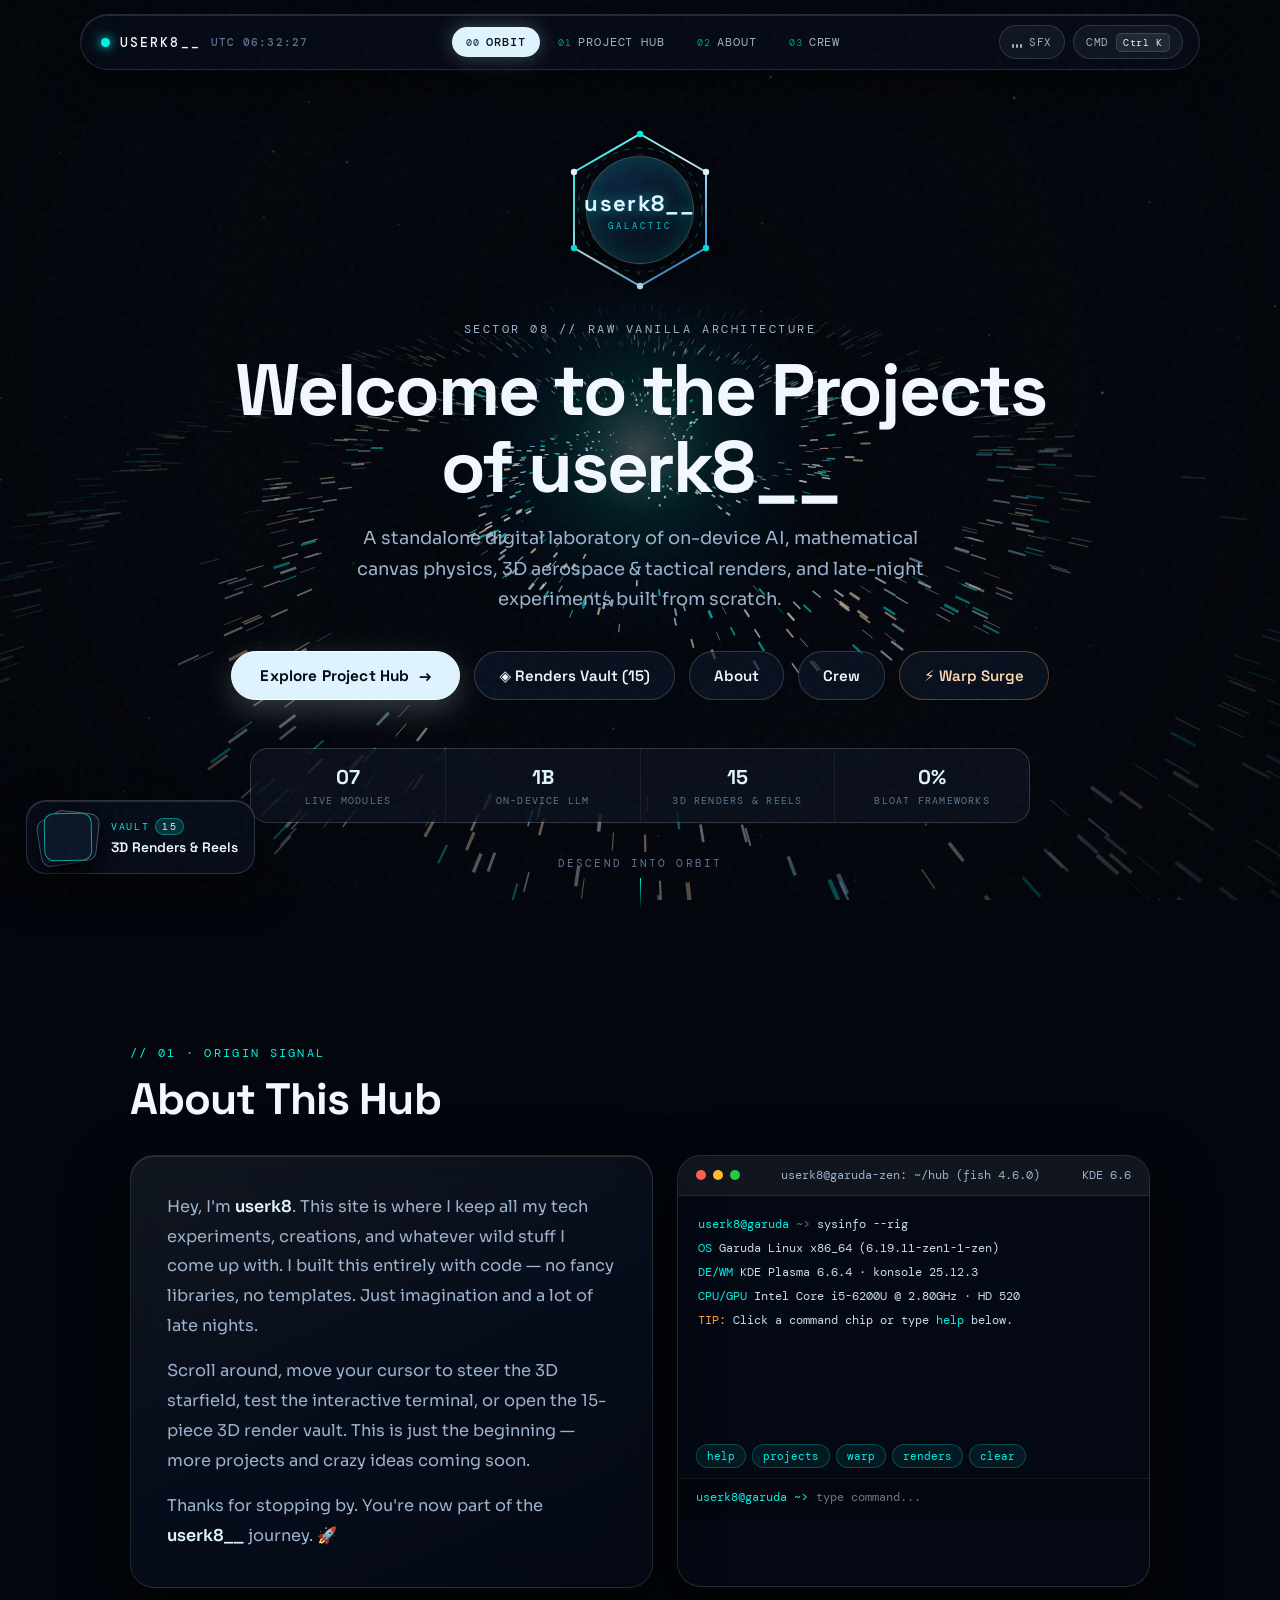
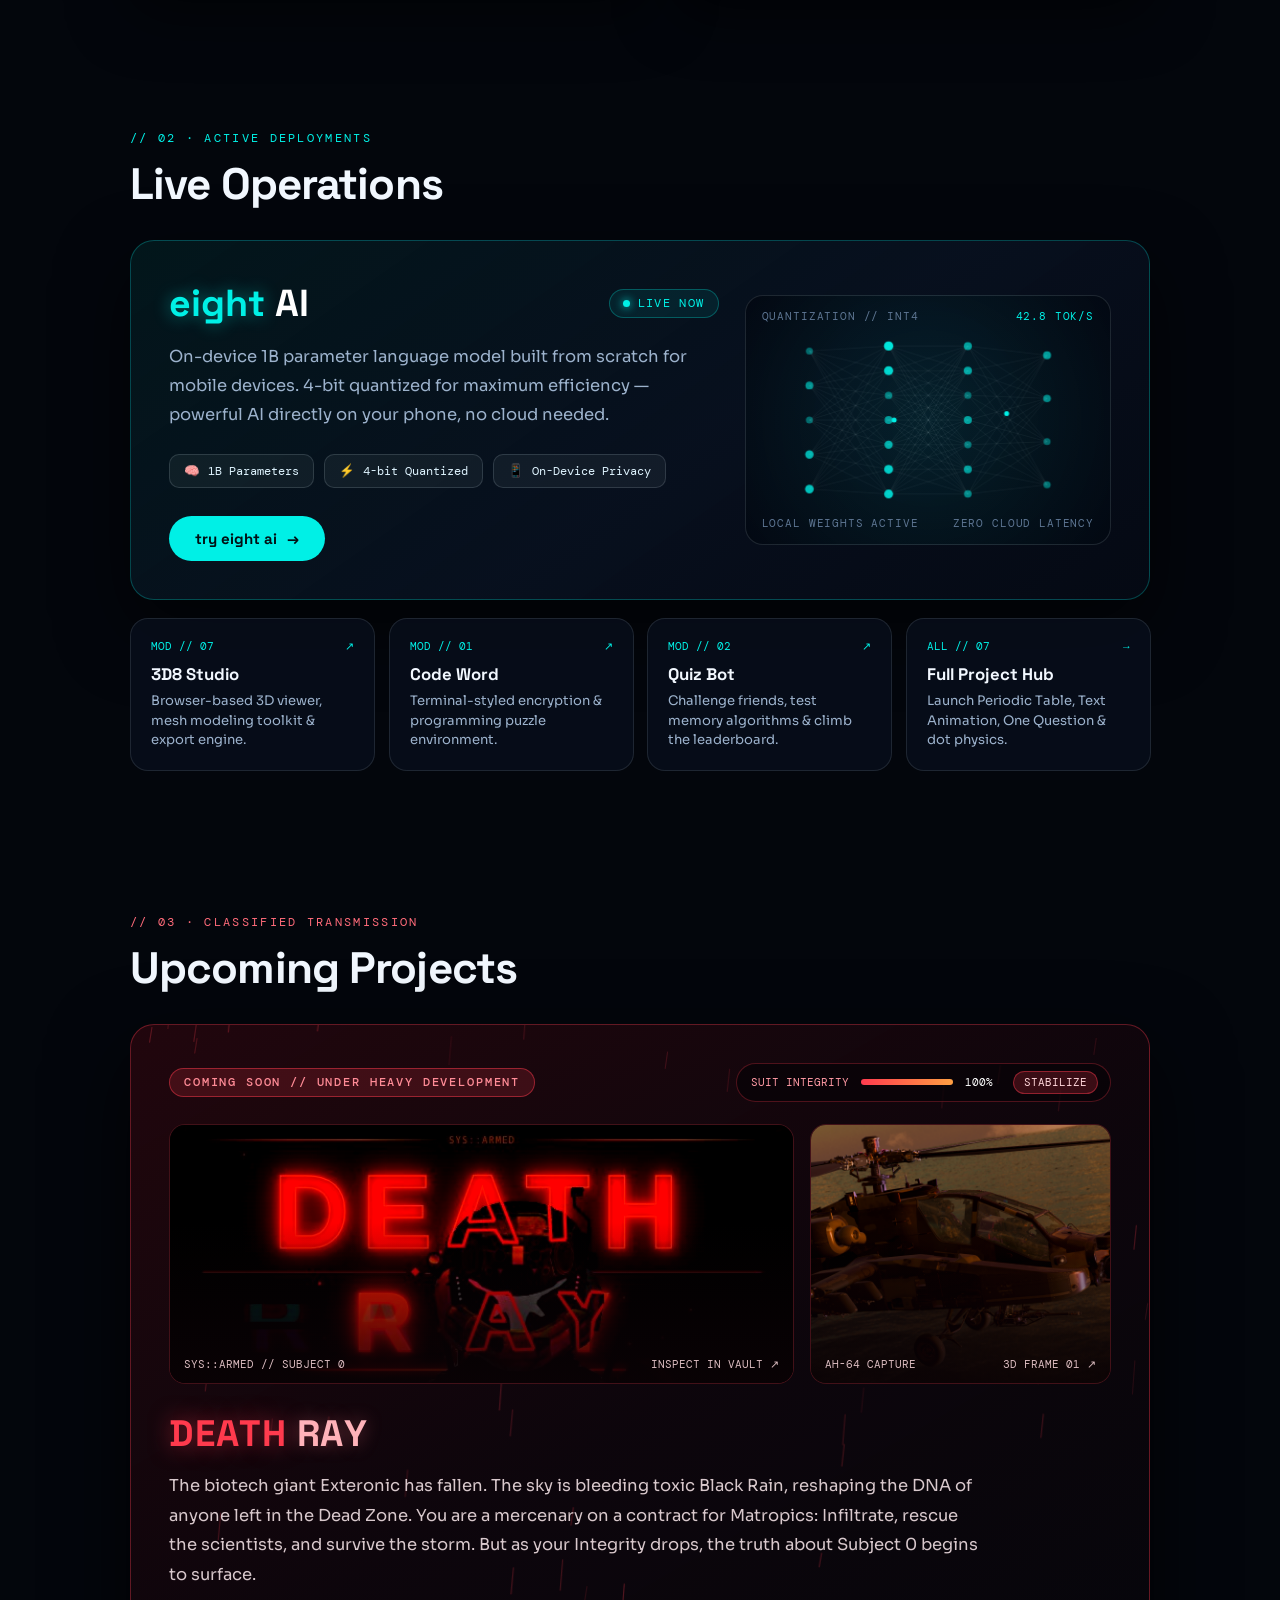
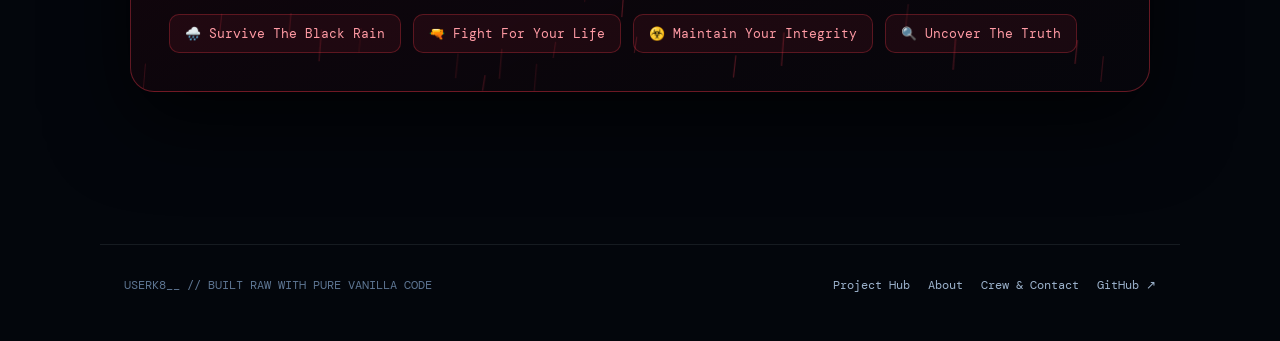
==== code/home/index.html @ 81560a7d "commit" ====
<!DOCTYPE html>
<html lang="en">
<head>
  <meta charset="UTF-8" />
  <meta name="viewport" content="width=device-width, initial-scale=1.0" />
  <title>userk8__ — Galactic Engineering &amp; Creative Hub</title>
  <meta name="description" content="The central orbital command of userk8__: custom 3D mathematical canvas engines, on-device 1B language models (eight AI), 3D renders, and interactive web experiments." />
  <link rel="icon" type="image/png" href="../../assets/logo.png" />
  <link rel="apple-touch-icon" href="../../assets/logo.png" />
  <link rel="preconnect" href="https://fonts.googleapis.com" />
  <link rel="preconnect" href="https://fonts.gstatic.com" crossorigin />
  <link href="https://fonts.googleapis.com/css2?family=DM+Mono:wght@400;500&family=Sora:wght@400;500;600;700;800&family=Space+Grotesk:wght@500;600;700&display=swap" rel="stylesheet" />
  <link rel="stylesheet" href="../shared/core.css" />
  <style>
    #galaxy {
      position: fixed;
      inset: 0;
      width: 100%;
      height: 100%;
      z-index: 0;
      pointer-events: none;
    }

    .vignette-layer {
      position: fixed;
      inset: 0;
      z-index: 0;
      pointer-events: none;
      background:
        radial-gradient(circle at 50% 42%, transparent 0%, rgba(3, 6, 12, 0.42) 68%, rgba(2, 4, 9, 0.88) 100%);
    }

    header.hero-stage {
      position: relative;
      z-index: 2;
      min-height: min(94vh, 900px);
      display: flex;
      flex-direction: column;
      align-items: center;
      justify-content: center;
      text-align: center;
      padding: 126px 20px 64px;
      max-width: 1060px;
      margin: 0 auto;
      animation: heroReveal 1.1s var(--ease-out-expo) both;
    }

    @keyframes heroReveal {
      from { opacity: 0; transform: translateY(28px); }
      to   { opacity: 1; transform: translateY(0); }
    }

    .logo {
      width: 168px;
      height: 168px;
      display: flex;
      align-items: center;
      justify-content: center;
      margin: 0 auto 28px;
      position: relative;
      cursor: pointer;
    }

    .logo-hex-ring {
      position: absolute;
      inset: 0;
      width: 100%;
      height: 100%;
      animation: spinHex 18s linear infinite;
      transition: filter 0.35s ease;
    }

    .logo-counter-ring {
      position: absolute;
      width: 136px;
      height: 136px;
      animation: spinHexReverse 12s linear infinite;
      opacity: 0.75;
    }

    .logo:hover .logo-hex-ring {
      animation-duration: 5s;
      filter: drop-shadow(0 0 14px rgba(0, 240, 230, 0.65));
    }

    @keyframes spinHex {
      from { transform: rotate(0deg); }
      to   { transform: rotate(360deg); }
    }
    @keyframes spinHexReverse {
      from { transform: rotate(360deg); }
      to   { transform: rotate(0deg); }
    }

    .logo-inner-circle {
      width: 108px;
      height: 108px;
      background: radial-gradient(circle at 38% 30%, #0e223d 0%, #040914 78%);
      border: 1px solid rgba(223, 244, 255, 0.22);
      border-radius: 50%;
      display: flex;
      flex-direction: column;
      align-items: center;
      justify-content: center;
      position: relative;
      z-index: 2;
      box-shadow:
        0 0 28px rgba(0, 240, 230, 0.22) inset,
        0 12px 32px rgba(0, 0, 0, 0.7);
      transition: transform 0.35s var(--ease-spring), border-color 0.3s ease;
    }

    .logo:hover .logo-inner-circle {
      transform: scale(1.06);
      border-color: rgba(0, 240, 230, 0.65);
    }

    .logo-text {
      font-family: var(--font-display);
      font-size: 1.38rem;
      font-weight: 700;
      color: var(--ice);
      letter-spacing: 0.06em;
      text-shadow: 0 0 14px rgba(0, 240, 230, 0.55);
    }

    .logo-subtext {
      font-family: var(--font-mono);
      font-size: 0.54rem;
      letter-spacing: 0.34em;
      color: var(--cyan);
      margin-top: 3px;
      opacity: 0.85;
    }

    .hero-coords {
      font-family: var(--font-mono);
      font-size: 0.72rem;
      letter-spacing: 0.22em;
      text-transform: uppercase;
      color: var(--text-secondary);
      margin-bottom: 14px;
    }

    header.hero-stage h1 {
      font-family: var(--font-display);
      font-size: clamp(2.35rem, 6.2vw, 4.55rem);
      font-weight: 700;
      line-height: 1.06;
      letter-spacing: -0.03em;
      color: var(--text-primary);
      max-width: 860px;
      margin-bottom: 18px;
    }

    .hero-lead {
      max-width: 610px;
      font-size: clamp(0.98rem, 1.8vw, 1.12rem);
      line-height: 1.7;
      color: var(--text-secondary);
      margin-bottom: 36px;
    }

    .btn-container {
      display: flex;
      justify-content: center;
      align-items: center;
      gap: 14px;
      flex-wrap: wrap;
      margin-bottom: 48px;
    }

    .btn-primary {
      display: inline-flex;
      align-items: center;
      justify-content: center;
      gap: 10px;
      padding: 14px 28px;
      border-radius: 999px;
      background: var(--ice);
      color: #030a14;
      font-family: var(--font-display);
      font-size: 0.96rem;
      font-weight: 700;
      letter-spacing: 0.01em;
      text-decoration: none;
      border: 1px solid #ffffff;
      cursor: pointer;
      box-shadow: 0 10px 30px rgba(223, 244, 255, 0.22);
      transition: transform 0.25s var(--ease-spring), box-shadow 0.25s ease, background 0.25s ease;
    }

    .btn-primary:hover {
      background: var(--cyan);
      border-color: var(--cyan);
      box-shadow: 0 12px 36px rgba(0, 240, 230, 0.42);
    }

    .btn-glass {
      display: inline-flex;
      align-items: center;
      justify-content: center;
      gap: 9px;
      padding: 14px 24px;
      border-radius: 999px;
      background: rgba(12, 22, 40, 0.65);
      -webkit-backdrop-filter: blur(16px);
      backdrop-filter: blur(16px);
      border: 1px solid rgba(223, 244, 255, 0.18);
      color: var(--text-primary);
      font-family: var(--font-display);
      font-size: 0.94rem;
      font-weight: 600;
      text-decoration: none;
      cursor: pointer;
      transition: border-color 0.25s ease, background 0.25s ease, color 0.25s ease;
    }

    .btn-glass:hover {
      border-color: rgba(0, 240, 230, 0.55);
      background: rgba(0, 240, 230, 0.1);
      color: #ffffff;
    }

    .btn-warp {
      border-color: rgba(255, 159, 67, 0.35);
      color: #ffd7ae;
    }
    .btn-warp:hover {
      border-color: var(--amber);
      background: rgba(255, 159, 67, 0.14);
      color: #fff;
    }

    .telemetry-strip {
      display: grid;
      grid-template-columns: repeat(4, minmax(120px, 1fr));
      gap: 1px;
      width: min(780px, 100%);
      background: rgba(223, 244, 255, 0.1);
      border: 1px solid rgba(223, 244, 255, 0.12);
      border-radius: 18px;
      overflow: hidden;
      -webkit-backdrop-filter: blur(18px);
      backdrop-filter: blur(18px);
    }

    .telemetry-cell {
      background: rgba(6, 12, 24, 0.78);
      padding: 15px 14px;
      display: flex;
      flex-direction: column;
      align-items: center;
      gap: 4px;
    }

    .telemetry-val {
      font-family: var(--font-display);
      font-size: 1.25rem;
      font-weight: 700;
      color: var(--ice);
    }

    .telemetry-lbl {
      font-family: var(--font-mono);
      font-size: 0.64rem;
      letter-spacing: 0.12em;
      color: var(--text-muted);
      text-transform: uppercase;
    }

    .scroll-cue {
      margin-top: 34px;
      display: inline-flex;
      flex-direction: column;
      align-items: center;
      gap: 8px;
      font-family: var(--font-mono);
      font-size: 0.66rem;
      letter-spacing: 0.2em;
      color: var(--text-muted);
      text-decoration: none;
      transition: color 0.2s ease;
    }
    .scroll-cue:hover { color: var(--cyan); }
    .scroll-cue-line {
      width: 1px;
      height: 32px;
      background: linear-gradient(to bottom, var(--cyan), transparent);
      animation: cuePulse 2s ease-in-out infinite;
    }
    @keyframes cuePulse {
      0%, 100% { transform: scaleY(1); opacity: 0.85; }
      50% { transform: scaleY(0.55); opacity: 0.35; }
    }

    .orbital-section {
      position: relative;
      z-index: 2;
      max-width: 1060px;
      margin: 0 auto;
      padding: 72px 20px;
      opacity: 0;
      transform: translateY(44px);
      transition: opacity 0.85s var(--ease-out-expo), transform 0.85s var(--ease-out-expo);
    }

    .orbital-section.visible {
      opacity: 1;
      transform: translateY(0);
    }

    .section-eyebrow {
      font-family: var(--font-mono);
      font-size: 0.72rem;
      letter-spacing: 0.2em;
      text-transform: uppercase;
      color: var(--cyan);
      margin-bottom: 10px;
    }

    .section-heading {
      font-family: var(--font-display);
      font-size: clamp(1.85rem, 4vw, 2.75rem);
      font-weight: 700;
      letter-spacing: -0.02em;
      color: var(--text-primary);
      margin-bottom: 28px;
    }

    .origin-grid {
      display: grid;
      grid-template-columns: 1.05fr 0.95fr;
      gap: 24px;
      align-items: stretch;
    }

    .spatial-panel {
      background: var(--surface-card);
      -webkit-backdrop-filter: blur(24px) saturate(150%);
      backdrop-filter: blur(24px) saturate(150%);
      border: 1px solid var(--border-subtle);
      border-radius: var(--radius-xl);
      padding: 36px;
      box-shadow:
        0 24px 60px rgba(0, 0, 0, 0.55),
        inset 0 1px 0 rgba(255, 255, 255, 0.12);
      transition: border-color 0.3s ease, transform 0.25s ease;
    }

    .spatial-panel:hover {
      border-color: rgba(223, 244, 255, 0.24);
    }

    .origin-copy p {
      font-size: 1.02rem;
      line-height: 1.82;
      color: var(--text-secondary);
      margin-bottom: 16px;
    }
    .origin-copy p:last-child { margin-bottom: 0; }
    .origin-copy strong { color: var(--ice); font-weight: 600; }

    .terminal-panel {
      background: rgba(5, 10, 20, 0.88);
      border: 1px solid rgba(223, 244, 255, 0.15);
      border-radius: var(--radius-xl);
      overflow: hidden;
      display: flex;
      flex-direction: column;
      box-shadow: 0 24px 60px rgba(0, 0, 0, 0.65);
    }

    .term-titlebar {
      display: flex;
      align-items: center;
      justify-content: space-between;
      padding: 12px 18px;
      background: rgba(223, 244, 255, 0.05);
      border-bottom: 1px solid rgba(223, 244, 255, 0.09);
      font-family: var(--font-mono);
      font-size: 0.72rem;
      color: var(--text-secondary);
    }

    .term-dots {
      display: flex;
      gap: 7px;
    }
    .term-dots span {
      width: 10px;
      height: 10px;
      border-radius: 50%;
      background: rgba(223, 244, 255, 0.2);
    }
    .term-dots span:nth-child(1) { background: #ff5f56; }
    .term-dots span:nth-child(2) { background: #ffbd2e; }
    .term-dots span:nth-child(3) { background: #27c93f; }

    .term-body {
      padding: 18px 20px 14px;
      font-family: var(--font-mono);
      font-size: 0.76rem;
      line-height: 1.65;
      color: #c8dcf0;
      height: 248px;
      overflow-y: auto;
    }

    .term-line { margin-bottom: 4px; word-break: break-word; }
    .term-key { color: var(--cyan); }
    .term-muted { color: var(--text-muted); }
    .term-amber { color: var(--amber); }

    .term-chips {
      display: flex;
      flex-wrap: wrap;
      gap: 6px;
      padding: 0 18px 10px;
    }
    .term-chip {
      font-family: var(--font-mono);
      font-size: 0.68rem;
      padding: 4px 10px;
      border-radius: 999px;
      background: rgba(0, 240, 230, 0.08);
      border: 1px solid rgba(0, 240, 230, 0.24);
      color: var(--cyan);
      cursor: pointer;
      transition: all 0.2s ease;
    }
    .term-chip:hover {
      background: rgba(0, 240, 230, 0.18);
      color: #fff;
    }

    .term-input-row {
      display: flex;
      align-items: center;
      gap: 8px;
      padding: 10px 18px 14px;
      border-top: 1px solid rgba(223, 244, 255, 0.08);
      background: rgba(2, 5, 11, 0.55);
      font-family: var(--font-mono);
      font-size: 0.78rem;
    }
    .term-prompt { color: var(--cyan); white-space: nowrap; }
    .term-input {
      flex: 1;
      background: transparent;
      border: none;
      outline: none;
      color: #ffffff;
      font-family: var(--font-mono);
      font-size: 0.78rem;
    }

    .live-showcase {
      display: grid;
      grid-template-columns: 1.2fr 0.8fr;
      gap: 26px;
      align-items: center;
      background: linear-gradient(145deg, rgba(0, 240, 230, 0.07) 0%, rgba(9, 18, 34, 0.82) 55%, rgba(5, 10, 20, 0.92) 100%);
      border: 1px solid rgba(0, 240, 230, 0.26);
      border-radius: var(--radius-xl);
      padding: 38px;
      box-shadow: 0 28px 70px rgba(0, 0, 0, 0.6);
      position: relative;
      overflow: hidden;
    }

    .live-card-header {
      display: flex;
      align-items: center;
      justify-content: space-between;
      flex-wrap: wrap;
      gap: 12px;
      margin-bottom: 16px;
    }

    .live-card-title {
      font-family: var(--font-display);
      font-size: 2.35rem;
      font-weight: 700;
      display: flex;
      align-items: baseline;
    }

    .lc-eight {
      color: var(--cyan);
      text-shadow: 0 0 18px rgba(0, 240, 230, 0.45);
    }

    .lc-ai {
      color: #ffffff;
      font-weight: 800;
    }

    .status-tag {
      display: inline-flex;
      align-items: center;
      gap: 8px;
      font-family: var(--font-mono);
      font-size: 0.72rem;
      letter-spacing: 0.12em;
      text-transform: uppercase;
      color: var(--cyan);
      padding: 6px 13px;
      border-radius: 999px;
      background: rgba(0, 240, 230, 0.08);
      border: 1px solid rgba(0, 240, 230, 0.28);
    }

    .live-dot {
      width: 7px;
      height: 7px;
      border-radius: 50%;
      background: var(--cyan);
      box-shadow: 0 0 8px var(--cyan);
      animation: beaconPulse 1.6s ease-in-out infinite;
    }

    .live-card-desc {
      color: var(--text-secondary);
      font-size: 1.03rem;
      line-height: 1.75;
      margin-bottom: 24px;
    }

    .live-specs {
      display: flex;
      flex-wrap: wrap;
      gap: 10px;
      margin-bottom: 28px;
    }

    .live-spec {
      background: rgba(223, 244, 255, 0.05);
      border: 1px solid rgba(223, 244, 255, 0.14);
      border-radius: 10px;
      padding: 8px 14px;
      font-family: var(--font-mono);
      font-size: 0.78rem;
      color: var(--ice);
      display: inline-flex;
      align-items: center;
      gap: 8px;
    }

    .try-link {
      display: inline-flex;
      align-items: center;
      gap: 10px;
      text-decoration: none;
      padding: 13px 26px;
      background: var(--cyan);
      color: #021014;
      font-family: var(--font-display);
      font-weight: 700;
      font-size: 0.94rem;
      border-radius: 999px;
      transition: transform 0.22s var(--ease-spring), box-shadow 0.25s ease;
    }

    .try-link:hover {
      transform: translateY(-2px) scale(1.03);
      box-shadow: 0 10px 28px rgba(0, 240, 230, 0.45);
    }

    .neural-viz-box {
      position: relative;
      height: 250px;
      border-radius: 18px;
      background: radial-gradient(circle at 50% 50%, rgba(0, 240, 230, 0.09), rgba(3, 8, 18, 0.92));
      border: 1px solid rgba(223, 244, 255, 0.12);
      overflow: hidden;
      display: flex;
      flex-direction: column;
      justify-content: space-between;
      padding: 14px 16px;
    }

    #neuralCanvas {
      position: absolute;
      inset: 0;
      width: 100%;
      height: 100%;
    }

    .neural-hud-top,
    .neural-hud-bottom {
      position: relative;
      z-index: 2;
      display: flex;
      justify-content: space-between;
      font-family: var(--font-mono);
      font-size: 0.66rem;
      letter-spacing: 0.08em;
      color: var(--text-muted);
      pointer-events: none;
    }
    .neural-hud-top span:last-child { color: var(--cyan); }

    .ecosystem-strip {
      display: grid;
      grid-template-columns: repeat(4, 1fr);
      gap: 14px;
      margin-top: 18px;
    }

    .mini-mod-card {
      display: flex;
      flex-direction: column;
      justify-content: space-between;
      padding: 20px;
      border-radius: 18px;
      background: rgba(9, 17, 32, 0.68);
      border: 1px solid rgba(223, 244, 255, 0.11);
      text-decoration: none;
      color: var(--text-primary);
      transition: border-color 0.25s ease, transform 0.25s var(--ease-out-expo), background 0.25s ease;
    }

    .mini-mod-card:hover {
      border-color: rgba(0, 240, 230, 0.48);
      background: rgba(13, 25, 46, 0.85);
      transform: translateY(-4px);
    }

    .mini-mod-top {
      display: flex;
      justify-content: space-between;
      align-items: center;
      font-family: var(--font-mono);
      font-size: 0.68rem;
      color: var(--cyan);
      margin-bottom: 10px;
    }

    .mini-mod-name {
      font-family: var(--font-display);
      font-size: 1.05rem;
      font-weight: 700;
      margin-bottom: 6px;
    }

    .mini-mod-desc {
      font-size: 0.82rem;
      line-height: 1.5;
      color: var(--text-secondary);
    }

    .float-e  { animation: fl 2.8s ease-in-out infinite;       display: inline-block; position: relative; }
    .float-i  { animation: fl 3.2s ease-in-out infinite 0.3s;  display: inline-block; position: relative; }
    .float-g  { animation: fl 2.5s ease-in-out infinite 0.6s;  display: inline-block; position: relative; }
    .float-h  { animation: fl 3.0s ease-in-out infinite 0.1s;  display: inline-block; position: relative; }
    .float-t  { animation: fl 2.7s ease-in-out infinite 0.4s;  display: inline-block; position: relative; }
    .float-A  { animation: fl 3.4s ease-in-out infinite 0.8s;  display: inline-block; position: relative; }
    .float-I  { animation: fl 2.9s ease-in-out infinite 0.2s;  display: inline-block; position: relative; }
    .float-D  { animation: fl 2.6s ease-in-out infinite 0.1s;  display: inline-block; position: relative; }
    .float-E  { animation: fl 3.2s ease-in-out infinite 0.3s;  display: inline-block; position: relative; }
    .float-T  { animation: fl 3.0s ease-in-out infinite 0.1s;  display: inline-block; position: relative; }
    .float-H  { animation: fl 2.7s ease-in-out infinite 0.4s;  display: inline-block; position: relative; }
    .float-R  { animation: fl 3.1s ease-in-out infinite 0.5s;  display: inline-block; position: relative; }
    .float-Y  { animation: fl 2.9s ease-in-out infinite 0.2s;  display: inline-block; position: relative; }
    @keyframes fl {
      0%, 100% { transform: translateY(0); }
      50%      { transform: translateY(-4px); }
    }

    .deathray-card {
      position: relative;
      overflow: hidden;
      border-radius: var(--radius-xl);
      background: linear-gradient(150deg, rgba(46, 7, 14, 0.72) 0%, rgba(14, 6, 12, 0.9) 55%, rgba(6, 6, 12, 0.96) 100%);
      border: 1px solid rgba(255, 59, 78, 0.36);
      padding: 38px;
      box-shadow: 0 30px 80px rgba(0, 0, 0, 0.72);
    }

    #blackRainCanvas {
      position: absolute;
      inset: 0;
      width: 100%;
      height: 100%;
      pointer-events: none;
      z-index: 1;
      opacity: 0.75;
    }

    .dr-content {
      position: relative;
      z-index: 3;
    }

    .dr-top-bar {
      display: flex;
      align-items: center;
      justify-content: space-between;
      flex-wrap: wrap;
      gap: 14px;
      margin-bottom: 22px;
    }

    .dr-classified-tag {
      font-family: var(--font-mono);
      font-size: 0.72rem;
      letter-spacing: 0.16em;
      padding: 6px 14px;
      border-radius: 999px;
      background: rgba(255, 59, 78, 0.16);
      border: 1px solid rgba(255, 59, 78, 0.48);
      color: #ff8c97;
      font-weight: 500;
    }

    .integrity-hud {
      display: flex;
      align-items: center;
      gap: 12px;
      background: rgba(8, 4, 8, 0.72);
      border: 1px solid rgba(255, 59, 78, 0.28);
      padding: 7px 12px 7px 14px;
      border-radius: 999px;
      font-family: var(--font-mono);
      font-size: 0.7rem;
    }

    .integrity-bar-wrap {
      width: 92px;
      height: 6px;
      border-radius: 999px;
      background: rgba(255, 255, 255, 0.12);
      overflow: hidden;
    }

    .integrity-bar-fill {
      height: 100%;
      width: 100%;
      background: linear-gradient(90deg, #ff3b4e, #ff9f43);
      transition: width 0.2s linear;
    }

    .integrity-purge-btn {
      font-family: var(--font-mono);
      font-size: 0.66rem;
      padding: 4px 10px;
      border-radius: 999px;
      background: rgba(255, 59, 78, 0.2);
      border: 1px solid rgba(255, 59, 78, 0.45);
      color: #ffd6da;
      cursor: pointer;
      transition: all 0.2s ease;
    }
    .integrity-purge-btn:hover {
      background: var(--crimson);
      color: #ffffff;
    }

    .dr-media-grid {
      display: grid;
      grid-template-columns: 1.35fr 0.65fr;
      gap: 16px;
      margin-bottom: 26px;
    }

    .dr-render-wrap {
      position: relative;
      border-radius: 16px;
      overflow: hidden;
      height: 260px;
      border: 1px solid rgba(255, 59, 78, 0.24);
      background: #070408;
    }

    .dr-render-img {
      width: 100%;
      height: 100%;
      object-fit: cover;
      object-position: center 38%;
      display: block;
      filter: saturate(1.1) contrast(1.04);
      transition: transform 0.65s var(--ease-out-expo);
    }

    .dr-render-wrap:hover .dr-render-img {
      transform: scale(1.05);
    }

    .dr-render-overlay {
      position: absolute;
      inset: 0;
      background: linear-gradient(to top, rgba(10, 2, 5, 0.88) 0%, transparent 62%);
      pointer-events: none;
    }

    .dr-frame-caption {
      position: absolute;
      bottom: 12px;
      left: 14px;
      right: 14px;
      display: flex;
      justify-content: space-between;
      align-items: center;
      font-family: var(--font-mono);
      font-size: 0.68rem;
      color: rgba(255, 220, 224, 0.85);
      z-index: 2;
    }

    .dr-vault-trigger {
      cursor: pointer;
    }

    .project-title {
      font-family: var(--font-display);
      font-size: 2.3rem;
      font-weight: 800;
      margin-bottom: 14px;
      display: flex;
      align-items: baseline;
      letter-spacing: 0.02em;
    }

    .title-death {
      color: var(--crimson);
      text-shadow: 0 0 22px rgba(255, 59, 78, 0.55);
    }

    .title-ray {
      color: #ffb3ba;
      text-shadow: 0 0 18px rgba(255, 120, 130, 0.4);
    }

    .project-description {
      font-size: 1.03rem;
      line-height: 1.8;
      color: #d8c8cc;
      max-width: 820px;
      margin-bottom: 24px;
    }

    .project-specs {
      display: flex;
      flex-wrap: wrap;
      gap: 12px;
    }

    .spec-item {
      background: rgba(255, 59, 78, 0.08);
      border: 1px solid rgba(255, 59, 78, 0.28);
      border-radius: 10px;
      padding: 10px 15px;
      font-family: var(--font-mono);
      font-size: 0.8rem;
      color: #ff9aa4;
      display: inline-flex;
      align-items: center;
      gap: 8px;
      transition: transform 0.2s ease, background 0.2s ease;
    }

    .spec-item:hover {
      background: rgba(255, 59, 78, 0.16);
      transform: translateY(-2px);
    }

    #scrollBox {
      position: fixed;
      bottom: 26px;
      right: 26px;
      width: 48px;
      height: 48px;
      background: rgba(8, 16, 30, 0.88);
      -webkit-backdrop-filter: blur(16px);
      backdrop-filter: blur(16px);
      border: 1.5px solid rgba(0, 240, 230, 0.55);
      cursor: pointer;
      z-index: 95;
      border-radius: 14px;
      box-shadow: 0 12px 28px rgba(0, 0, 0, 0.65), 0 0 18px rgba(0, 240, 230, 0.22);
      align-items: center;
      justify-content: center;
      opacity: 0;
      transform: scale(0);
      transition: opacity 0.3s ease, transform 0.3s var(--ease-spring), border-color 0.25s ease;
      display: none;
    }

    #scrollBox:hover {
      border-color: var(--cyan);
      box-shadow: 0 14px 32px rgba(0, 0, 0, 0.75), 0 0 24px rgba(0, 240, 230, 0.45);
    }

    #scrollBox.show {
      opacity: 1;
      transform: scale(1);
      display: flex;
    }

    #rocket {
      animation: hoverRocket 1.1s ease-in-out infinite alternate;
      display: block;
    }

    @keyframes hoverRocket {
      0%   { transform: translateY(1px); }
      100% { transform: translateY(-5px); }
    }

    #scrollBox.launching {
      transition: none;
      pointer-events: none;
      border-color: var(--amber);
      box-shadow: 0 0 28px rgba(0, 240, 230, 0.8), 0 0 55px rgba(255, 159, 67, 0.55);
    }
    #scrollBox.launching #rocket { animation: none; }

    .exhaust-particle {
      position: fixed;
      border-radius: 50%;
      pointer-events: none;
      z-index: 94;
      opacity: 0.92;
      transition: transform 0.62s ease-out, opacity 0.62s ease-out;
    }

    @media (max-width: 900px) {
      .origin-grid,
      .live-showcase,
      .dr-media-grid {
        grid-template-columns: 1fr;
      }
      .ecosystem-strip {
        grid-template-columns: repeat(2, 1fr);
      }
    }

    @media (max-width: 600px) {
      header.hero-stage {
        padding: 108px 16px 48px;
      }
      .telemetry-strip {
        grid-template-columns: repeat(2, 1fr);
      }
      .ecosystem-strip {
        grid-template-columns: 1fr;
      }
      .spatial-panel,
      .live-showcase,
      .deathray-card {
        padding: 26px 20px;
      }
      .btn-container {
        width: 100%;
      }
      .btn-primary,
      .btn-glass {
        width: 100%;
      }
      #scrollBox {
        bottom: 18px;
        right: 16px;
        width: 44px;
        height: 44px;
      }
    }
  </style>
</head>
<body>
  <canvas id="galaxy" aria-hidden="true"></canvas>
  <div class="vignette-layer" aria-hidden="true"></div>

  <header class="hero-stage">
    <div class="logo" id="heroAstrolabe" title="Click to trigger Hyperjump Warp">
      <svg class="logo-hex-ring" viewBox="0 0 168 168" xmlns="http://www.w3.org/2000/svg">
        <defs>
          <linearGradient id="hexGrad" x1="0%" y1="0%" x2="100%" y2="100%">
            <stop offset="0%"   stop-color="#00f0e6"/>
            <stop offset="50%"  stop-color="#dff4ff"/>
            <stop offset="100%" stop-color="#0099ff"/>
          </linearGradient>
        </defs>
        <polygon points="84,8 150,46 150,122 84,160 18,122 18,46" stroke="url(#hexGrad)" stroke-width="2" fill="none"/>
        <circle cx="84"  cy="8"   r="3.2" fill="#00f0e6"/>
        <circle cx="150" cy="46"  r="3.2" fill="#dff4ff"/>
        <circle cx="150" cy="122" r="3.2" fill="#00f0e6"/>
        <circle cx="84"  cy="160" r="3.2" fill="#dff4ff"/>
        <circle cx="18"  cy="122" r="3.2" fill="#00f0e6"/>
        <circle cx="18"  cy="46"  r="3.2" fill="#dff4ff"/>
      </svg>
      <svg class="logo-counter-ring" viewBox="0 0 136 136" xmlns="http://www.w3.org/2000/svg">
        <circle cx="68" cy="68" r="62" stroke="#00f0e6" stroke-width="1" stroke-dasharray="5 7" fill="none" opacity="0.55"/>
        <polygon points="68,12 116,40 116,96 68,124 20,96 20,40" stroke="#dff4ff" stroke-width="0.8" fill="none" opacity="0.3"/>
      </svg>
      <div class="logo-inner-circle">
        <div class="logo-text">userk8__</div>
        <div class="logo-subtext">GALACTIC</div>
      </div>
    </div>

    <div class="hero-coords" id="heroScrambleTag">SECTOR 08 // RAW VANILLA ARCHITECTURE</div>
    <h1>Welcome to the Projects of userk8__</h1>
    <p class="hero-lead">
      A standalone digital laboratory of on-device AI, mathematical canvas physics, 3D aerospace &amp; tactical renders, and late-night experiments built from scratch.
    </p>

    <div class="btn-container">
      <a href="../projects/ph.html" class="btn-primary" data-magnetic="0.2" id="ctaProjectHub">
        <span>Explore Project Hub</span>
        <span>→</span>
      </a>
      <button type="button" class="btn-glass" data-magnetic="0.18" id="ctaOpenRenders">
        <span>◈ Renders Vault (15)</span>
      </button>
      <a href="../about/about_us.html" class="btn-glass" data-magnetic="0.18" id="ctaAbout">About</a>
      <a href="../contact/contact.html" class="btn-glass" data-magnetic="0.18" id="ctaContact">Crew</a>
      <button type="button" class="btn-glass btn-warp" data-magnetic="0.2" id="ctaWarpDrive" title="Accelerate 3D Starfield (Shortcut: W)">
        <span>⚡ Warp Surge</span>
      </button>
    </div>

    <div class="telemetry-strip" aria-label="Portfolio Telemetry">
      <div class="telemetry-cell">
        <span class="telemetry-val">07</span>
        <span class="telemetry-lbl">Live Modules</span>
      </div>
      <div class="telemetry-cell">
        <span class="telemetry-val">1B</span>
        <span class="telemetry-lbl">On-Device LLM</span>
      </div>
      <div class="telemetry-cell">
        <span class="telemetry-val">15</span>
        <span class="telemetry-lbl">3D Renders &amp; Reels</span>
      </div>
      <div class="telemetry-cell">
        <span class="telemetry-val">0%</span>
        <span class="telemetry-lbl">Bloat Frameworks</span>
      </div>
    </div>

    <a href="#originSection" class="scroll-cue" id="heroScrollCue">
      <span>DESCEND INTO ORBIT</span>
      <span class="scroll-cue-line"></span>
    </a>
  </header>

  <section class="orbital-section about" id="originSection">
    <div class="section-eyebrow">// 01 · ORIGIN SIGNAL</div>
    <h2 class="section-heading">About This Hub</h2>

    <div class="origin-grid">
      <div class="spatial-panel origin-copy" data-tilt data-tilt-max="4">
        <p>
          Hey, I'm <strong>userk8</strong>. This site is where I keep all my tech experiments, creations, and whatever wild stuff I come up with.
          I built this entirely with code — no fancy libraries, no templates. Just imagination and a lot of late nights.
        </p>
        <p>
          Scroll around, move your cursor to steer the 3D starfield, test the interactive terminal, or open the 15-piece 3D render vault. This is just the beginning — more projects and crazy ideas coming soon.
        </p>
        <p>
          Thanks for stopping by. You're now part of the <strong>userk8__</strong> journey. 🚀
        </p>
      </div>

      <div class="terminal-panel" id="garudaTerminal">
        <div class="term-titlebar">
          <div class="term-dots"><span></span><span></span><span></span></div>
          <span>userk8@garuda-zen: ~/hub (fish 4.6.0)</span>
          <span>KDE 6.6</span>
        </div>
        <div class="term-body" id="termOutput" aria-live="polite">
          <div class="term-line"><span class="term-key">userk8@garuda</span> <span class="term-muted">~&gt;</span> sysinfo --rig</div>
          <div class="term-line"><span class="term-key">OS</span>       Garuda Linux x86_64 (6.19.11-zen1-1-zen)</div>
          <div class="term-line"><span class="term-key">DE/WM</span>    KDE Plasma 6.6.4 · konsole 25.12.3</div>
          <div class="term-line"><span class="term-key">CPU/GPU</span>  Intel Core i5-6200U @ 2.80GHz · HD 520</div>
          <div class="term-line"><span class="term-amber">TIP:</span> Click a command chip or type <span class="term-key">help</span> below.</div>
        </div>
        <div class="term-chips">
          <button type="button" class="term-chip" data-term-cmd="help">help</button>
          <button type="button" class="term-chip" data-term-cmd="projects">projects</button>
          <button type="button" class="term-chip" data-term-cmd="warp">warp</button>
          <button type="button" class="term-chip" data-term-cmd="renders">renders</button>
          <button type="button" class="term-chip" data-term-cmd="clear">clear</button>
        </div>
        <form class="term-input-row" id="termForm">
          <span class="term-prompt">userk8@garuda ~&gt;</span>
          <input type="text" class="term-input" id="termInput" placeholder="type command..." autocomplete="off" spellcheck="false" aria-label="Interactive terminal input" />
        </form>
      </div>
    </div>
  </section>

  <section class="orbital-section live" id="liveSection">
    <div class="section-eyebrow">// 02 · ACTIVE DEPLOYMENTS</div>
    <h2 class="section-heading">Live Operations</h2>

    <div class="live-showcase" data-tilt data-tilt-max="3.2">
      <div>
        <div class="live-card-header">
          <div class="live-card-title">
            <span class="lc-eight">
              <span class="float-e">e</span><span class="float-i">i</span><span class="float-g">g</span><span class="float-h">h</span><span class="float-t">t</span>
            </span>
            <span>&nbsp;</span>
            <span class="lc-ai">
              <span class="float-A">A</span><span class="float-I">I</span>
            </span>
          </div>
          <div class="status-tag">
            <span class="live-dot"></span>
            <span>live now</span>
          </div>
        </div>

        <p class="live-card-desc">
          On-device 1B parameter language model built from scratch for mobile devices.
          4-bit quantized for maximum efficiency — powerful AI directly on your phone, no cloud needed.
        </p>

        <div class="live-specs">
          <div class="live-spec"><span>🧠</span><span>1B Parameters</span></div>
          <div class="live-spec"><span>⚡</span><span>4-bit Quantized</span></div>
          <div class="live-spec"><span>📱</span><span>On-Device Privacy</span></div>
        </div>

        <a href="https://userk8.github.io/eight-ai/" class="try-link" target="_blank" rel="noopener noreferrer" id="btnLaunchEightAI">
          <span>try eight ai</span>
          <span>→</span>
        </a>
      </div>

      <div class="neural-viz-box" title="Hover to stimulate 4-bit quantized tensor pathways">
        <canvas id="neuralCanvas"></canvas>
        <div class="neural-hud-top">
          <span>QUANTIZATION // INT4</span>
          <span id="neuralThroughput">42.8 TOK/S</span>
        </div>
        <div class="neural-hud-bottom">
          <span>LOCAL WEIGHTS ACTIVE</span>
          <span>ZERO CLOUD LATENCY</span>
        </div>
      </div>
    </div>

    <div class="ecosystem-strip">
      <a href="https://userk8.github.io/3D8/" target="_blank" rel="noopener noreferrer" class="mini-mod-card" data-tilt data-tilt-max="5">
        <div>
          <div class="mini-mod-top"><span>MOD // 07</span><span>↗</span></div>
          <div class="mini-mod-name">3D8 Studio</div>
          <div class="mini-mod-desc">Browser-based 3D viewer, mesh modeling toolkit &amp; export engine.</div>
        </div>
      </a>
      <a href="https://userk8.github.io/CODE-WORD/" target="_blank" rel="noopener noreferrer" class="mini-mod-card" data-tilt data-tilt-max="5">
        <div>
          <div class="mini-mod-top"><span>MOD // 01</span><span>↗</span></div>
          <div class="mini-mod-name">Code Word</div>
          <div class="mini-mod-desc">Terminal-styled encryption &amp; programming puzzle environment.</div>
        </div>
      </a>
      <a href="https://userk8.github.io/QUIZ-BOT/" target="_blank" rel="noopener noreferrer" class="mini-mod-card" data-tilt data-tilt-max="5">
        <div>
          <div class="mini-mod-top"><span>MOD // 02</span><span>↗</span></div>
          <div class="mini-mod-name">Quiz Bot</div>
          <div class="mini-mod-desc">Challenge friends, test memory algorithms &amp; climb the leaderboard.</div>
        </div>
      </a>
      <a href="../projects/ph.html" class="mini-mod-card" data-tilt data-tilt-max="5">
        <div>
          <div class="mini-mod-top"><span>ALL // 07</span><span>→</span></div>
          <div class="mini-mod-name">Full Project Hub</div>
          <div class="mini-mod-desc">Launch Periodic Table, Text Animation, One Question &amp; dot physics.</div>
        </div>
      </a>
    </div>
  </section>

  <section class="orbital-section upcoming" id="upcomingSection">
    <div class="section-eyebrow" style="color: #ff6b7a;">// 03 · CLASSIFIED TRANSMISSION</div>
    <h2 class="section-heading">Upcoming Projects</h2>

    <div class="deathray-card" id="deathRayCard">
      <canvas id="blackRainCanvas" aria-hidden="true"></canvas>

      <div class="dr-content">
        <div class="dr-top-bar">
          <span class="dr-classified-tag">COMING SOON // UNDER HEAVY DEVELOPMENT</span>

          <div class="integrity-hud" title="Black Rain corrodes suit integrity while inside the Dead Zone">
            <span style="color:#ff9aa4;">SUIT INTEGRITY</span>
            <div class="integrity-bar-wrap">
              <div class="integrity-bar-fill" id="integrityBar"></div>
            </div>
            <span id="integrityPct" style="color:#fff;min-width:36px;">100%</span>
            <button type="button" class="integrity-purge-btn" id="btnPurgeRain">STABILIZE</button>
          </div>
        </div>

        <div class="dr-media-grid">
          <div class="dr-render-wrap dr-vault-trigger" id="drPosterTrigger" title="Click to inspect Death Ray renders in fullscreen">
            <img src="../../assets/poster-death-ray.jpg" alt="DEATH RAY tactical HUD poster" class="dr-render-img" loading="lazy" />
            <div class="dr-render-overlay"></div>
            <div class="dr-frame-caption">
              <span>SYS::ARMED // SUBJECT 0</span>
              <span>INSPECT IN VAULT ↗</span>
            </div>
          </div>

          <div class="dr-render-wrap dr-vault-trigger" id="drApacheTrigger" title="Click to open AH-64 Apache capture in Renders Vault">
            <img src="../../assets/death-ray-render-1.png" alt="DEATH RAY AH-64 Apache 3D capture" class="dr-render-img" loading="lazy" />
            <div class="dr-render-overlay"></div>
            <div class="dr-frame-caption">
              <span>AH-64 CAPTURE</span>
              <span>3D FRAME 01 ↗</span>
            </div>
          </div>
        </div>

        <div class="project-title">
          <span class="title-death">
            <span class="float-D">D</span><span class="float-E">E</span><span class="float-A">A</span><span class="float-T">T</span><span class="float-H">H</span>
          </span>
          <span>&nbsp;</span>
          <span class="title-ray">
            <span class="float-R">R</span><span class="float-A">A</span><span class="float-Y">Y</span>
          </span>
        </div>

        <p class="project-description">
          The biotech giant Exteronic has fallen. The sky is bleeding toxic Black Rain,
          reshaping the DNA of anyone left in the Dead Zone. You are a mercenary on a
          contract for Matropics: Infiltrate, rescue the scientists, and survive the
          storm. But as your Integrity drops, the truth about Subject 0 begins to surface.
        </p>

        <div class="project-specs">
          <div class="spec-item"><span>🌧️</span><span>Survive The Black Rain</span></div>
          <div class="spec-item"><span>🔫</span><span>Fight For Your Life</span></div>
          <div class="spec-item"><span>☣️</span><span>Maintain Your Integrity</span></div>
          <div class="spec-item"><span>🔍</span><span>Uncover The Truth</span></div>
        </div>
      </div>
    </div>
  </section>

  <footer class="orbital-footer">
    <div>USERK8__ // BUILT RAW WITH PURE VANILLA CODE</div>
    <div class="orbital-footer-links">
      <a href="../projects/ph.html">Project Hub</a>
      <a href="../about/about_us.html">About</a>
      <a href="../contact/contact.html">Crew &amp; Contact</a>
      <a href="https://github.com/USERK8/userk8-hub" target="_blank" rel="noopener noreferrer">GitHub ↗</a>
    </div>
  </footer>

  <div id="scrollBox" role="button" tabindex="0" aria-label="Launch rocket back to top" title="Launch to Orbit Top">
    <svg id="rocket" viewBox="0 0 24 24" width="22" height="22" xmlns="http://www.w3.org/2000/svg">
      <path fill="#00f0e6" d="M12 2c2.5 2 4 5.5 4 9 0 1.7-.3 3.2-.8 4.5l1.6 1.6c.3.3.3.8 0 1.1l-.6.6c-.3.3-.8.3-1.1 0l-1.3-1.3c-.5.6-1.1 1.1-1.8 1.5v2.2c0 .4-.3.8-.8.8h-2.4c-.4 0-.8-.3-.8-.8v-2.2c-.7-.4-1.3-.9-1.8-1.5L4.9 18.7c-.3.3-.8.3-1.1 0l-.6-.6c-.3-.3-.3-.8 0-1.1l1.6-1.6C4.3 14.2 4 12.7 4 11c0-3.5 1.5-7 4-9 1.3-1 2.7-1 4 0z"/>
      <circle cx="12" cy="10" r="2.1" fill="#061224"/>
      <path fill="#ff9f43" d="M9.5 19.5c0 1.5 1 3 2.5 4 1.5-1 2.5-2.5 2.5-4-1 .6-4 .6-5 0z"/>
    </svg>
  </div>

  <script src="../shared/core.js"></script>
  <script src="renders.js" defer></script>
  <script>
    (() => {
      const canvas = document.getElementById('galaxy');
      const ctx = canvas.getContext('2d');
      const reduce = window.matchMedia('(prefers-reduced-motion: reduce)').matches;

      let width = 0, height = 0, cx = 0, cy = 0, dpr = 1;
      function resize() {
        dpr = Math.min(window.devicePixelRatio || 1, 2);
        width = window.innerWidth;
        height = window.innerHeight;
        canvas.width = Math.round(width * dpr);
        canvas.height = Math.round(height * dpr);
        ctx.setTransform(dpr, 0, 0, dpr, 0, 0);
        cx = width / 2;
        cy = height / 2;
      }
      resize();
      window.addEventListener('resize', resize, { passive: true });

      let targetTiltX = 0.48;
      let targetTiltY = 0;
      let tiltX = targetTiltX, tiltY = 0;
      let warpFactor = 0, warpBoost = 0;
      let lastScrollY = window.scrollY;

      window.addEventListener('pointermove', e => {
        if (reduce) return;
        const nx = (e.clientX / Math.max(1, width)) * 2 - 1;
        const ny = (e.clientY / Math.max(1, height)) * 2 - 1;
        targetTiltY = nx * 0.32;
        targetTiltX = 0.48 + ny * 0.22;
      }, { passive: true });

      window.addEventListener('scroll', () => {
        const dy = Math.abs(window.scrollY - lastScrollY);
        lastScrollY = window.scrollY;
        if (!reduce) warpFactor = Math.min(1.6, warpFactor + dy * 0.006);
      }, { passive: true });

      function triggerWarpSurge() {
        if (window.UserK8Audio) window.UserK8Audio.shockwave();
        warpBoost = 2.4;
        if (window.UserK8Toast) window.UserK8Toast('HYPERJUMP WARP // ENGAGED');
      }

      window.UserK8Galaxy = { warp: triggerWarpSurge };

      document.getElementById('ctaWarpDrive').addEventListener('click', triggerWarpSurge);
      document.getElementById('heroAstrolabe').addEventListener('click', triggerWarpSurge);
      document.addEventListener('keydown', e => {
        if (e.key.toLowerCase() === 'w' && !['INPUT', 'TEXTAREA'].includes(document.activeElement.tagName) && !e.metaKey && !e.ctrlKey) {
          triggerWarpSurge();
        }
      });

      if (location.hash === '#warp') setTimeout(triggerWarpSurge, 300);

      const ARMS = 3;
      const STAR_COUNT = reduce ? 420 : 1150;
      const PALETTE = [
        [223, 244, 255],
        [0, 240, 230],
        [150, 215, 255],
        [255, 218, 175],
        [255, 255, 255]
      ];

      const stars = [];
      for (let i = 0; i < STAR_COUNT; i++) {
        const arm = i % ARMS;
        const dist = Math.pow(Math.random(), 0.72) * 490 + 22;
        const spiralAngle = dist * 0.011 + (arm * Math.PI * 2) / ARMS;
        const scatter = (Math.random() - 0.5) * (0.48 + dist * 0.0012);
        const rgb = PALETTE[(Math.random() * PALETTE.length) | 0];
        stars.push({
          dist,
          angle: spiralAngle + scatter,
          yOff: (Math.random() - 0.5) * (28 * Math.exp(-dist / 260) + 8),
          speed: (0.00022 + (1 / (dist + 60)) * 0.09) * (0.85 + Math.random() * 0.3),
          size: Math.random() * 1.65 + 0.35,
          alpha: Math.max(0.18, 1 - dist / 560),
          rgb
        });
      }

      const bgStars = Array.from({ length: 160 }, () => ({
        x: Math.random(),
        y: Math.random(),
        size: Math.random() * 1.15 + 0.25,
        baseAlpha: Math.random() * 0.35 + 0.06,
        phase: Math.random() * Math.PI * 2,
        speed: Math.random() * 0.02 + 0.006
      }));

      const shooters = [];
      function spawnShooter() {
        shooters.push({
          x: Math.random() * width * 0.85,
          y: Math.random() * height * 0.45,
          len: Math.random() * 110 + 60,
          speed: Math.random() * 10 + 8,
          angle: Math.PI / 5 + (Math.random() - 0.5) * 0.35,
          opacity: 1
        });
      }

      let frame = 0;
      const FOCAL = 680;

      function animate() {
        ctx.clearRect(0, 0, width, height);

        tiltX += (targetTiltX - tiltX) * 0.05;
        tiltY += (targetTiltY - tiltY) * 0.05;
        warpBoost *= 0.965;
        warpFactor *= 0.92;
        const activeWarp = warpBoost + warpFactor;

        for (let i = 0; i < bgStars.length; i++) {
          const b = bgStars[i];
          b.phase += b.speed;
          const a = b.baseAlpha * (0.65 + 0.35 * Math.sin(b.phase));
          ctx.fillStyle = `rgba(223,244,255,${a.toFixed(3)})`;
          ctx.beginPath();
          ctx.arc(b.x * width, b.y * height, b.size, 0, Math.PI * 2);
          ctx.fill();
        }

        const coreRadius = Math.min(width, height) * 0.26;
        const coreGrad = ctx.createRadialGradient(cx, cy, 0, cx, cy, coreRadius);
        coreGrad.addColorStop(0, `rgba(223, 244, 255, ${(0.22 + activeWarp * 0.06).toFixed(3)})`);
        coreGrad.addColorStop(0.28, 'rgba(0, 240, 230, 0.11)');
        coreGrad.addColorStop(0.65, 'rgba(0, 110, 210, 0.04)');
        coreGrad.addColorStop(1, 'rgba(0, 0, 0, 0)');
        ctx.fillStyle = coreGrad;
        ctx.beginPath();
        ctx.arc(cx, cy, coreRadius, 0, Math.PI * 2);
        ctx.fill();

        const cosX = Math.cos(tiltX), sinX = Math.sin(tiltX);
        const cosY = Math.cos(tiltY), sinY = Math.sin(tiltY);

        for (let i = 0; i < stars.length; i++) {
          const s = stars[i];
          if (!reduce) s.angle += s.speed * (1 + activeWarp * 4.5);

          const x0 = Math.cos(s.angle) * s.dist;
          const z0 = Math.sin(s.angle) * s.dist;
          const y0 = s.yOff;

          const x1 = x0 * cosY - z0 * sinY;
          const z1 = x0 * sinY + z0 * cosY;
          const y2 = y0 * cosX - z1 * sinX;
          const z2 = y0 * sinX + z1 * cosX;

          const depth = FOCAL + z2;
          if (depth < 60) continue;
          const scale = FOCAL / depth;
          const sx = cx + x1 * scale;
          const sy = cy + y2 * scale;
          if (sx < -40 || sx > width + 40 || sy < -40 || sy > height + 40) continue;

          const r = Math.max(0.3, s.size * scale);
          const alpha = Math.min(1, s.alpha * scale * (1 + activeWarp * 0.25));
          const [cr, cg, cb] = s.rgb;

          if (activeWarp > 0.14) {
            const dx = sx - cx;
            const dy = sy - cy;
            const len = Math.min(0.22, activeWarp * 0.048);
            ctx.strokeStyle = `rgba(${cr},${cg},${cb},${(alpha * 0.78).toFixed(3)})`;
            ctx.lineWidth = r;
            ctx.beginPath();
            ctx.moveTo(sx, sy);
            ctx.lineTo(sx + dx * len, sy + dy * len);
            ctx.stroke();
          } else {
            ctx.fillStyle = `rgba(${cr},${cg},${cb},${alpha.toFixed(3)})`;
            ctx.beginPath();
            ctx.arc(sx, sy, r, 0, Math.PI * 2);
            ctx.fill();
          }
        }

        frame++;
        if (!reduce && frame % 110 === 0 && shooters.length < 3) spawnShooter();
        for (let i = shooters.length - 1; i >= 0; i--) {
          const sh = shooters[i];
          sh.x += Math.cos(sh.angle) * sh.speed;
          sh.y += Math.sin(sh.angle) * sh.speed;
          sh.opacity -= 0.014;
          if (sh.opacity <= 0 || sh.x > width + 100 || sh.y > height + 100) {
            shooters.splice(i, 1);
            continue;
          }
          ctx.save();
          ctx.translate(sh.x, sh.y);
          ctx.rotate(sh.angle);
          const g = ctx.createLinearGradient(0, 0, -sh.len, 0);
          g.addColorStop(0, `rgba(255,255,255,${sh.opacity})`);
          g.addColorStop(0.4, `rgba(0,240,230,${sh.opacity * 0.55})`);
          g.addColorStop(1, 'rgba(0,240,230,0)');
          ctx.strokeStyle = g;
          ctx.lineWidth = 1.6;
          ctx.beginPath();
          ctx.moveTo(0, 0);
          ctx.lineTo(-sh.len, 0);
          ctx.stroke();
          ctx.restore();
        }

        if (!reduce) requestAnimationFrame(animate);
      }

      animate();
    })();

    (() => {
      const out = document.getElementById('termOutput');
      const form = document.getElementById('termForm');
      const input = document.getElementById('termInput');

      function printLine(html) {
        const div = document.createElement('div');
        div.className = 'term-line';
        div.innerHTML = html;
        out.appendChild(div);
        out.scrollTop = out.scrollHeight;
      }

      function execCmd(raw) {
        const cmd = raw.trim().toLowerCase();
        if (!cmd) return;
        if (window.UserK8Audio) window.UserK8Audio.click();
        printLine(`<span class="term-key">userk8@garuda</span> <span class="term-muted">~&gt;</span> ${cmd.replace(/[<>&]/g, '')}`);

        if (cmd === 'help') {
          printLine(`Available commands: <span class="term-key">projects</span>, <span class="term-key">eight-ai</span>, <span class="term-key">renders</span>, <span class="term-key">warp</span>, <span class="term-key">whoami</span>, <span class="term-key">neofetch</span>, <span class="term-key">clear</span>`);
        } else if (cmd === 'projects' || cmd === 'ls') {
          printLine(`01 code-word  02 quiz-bot  03 text-anim  04 one-question  05 periodic-table  06 <span class="term-key">eight-ai</span>  07 <span class="term-key">3D8</span>`);
        } else if (cmd === 'eight-ai') {
          printLine(`Launching <span class="term-key">eight AI</span> (1B INT4 On-Device Model)...`);
          window.open('https://userk8.github.io/eight-ai/', '_blank', 'noopener,noreferrer');
        } else if (cmd === 'renders') {
          printLine(`Opening 15-item 3D Renders &amp; Motion Vault...`);
          if (window.UserK8Renders) window.UserK8Renders.open(0);
        } else if (cmd === 'warp') {
          printLine(`<span class="term-amber">ENGAGING HYPERJUMP DRIVE...</span>`);
          if (window.UserK8Galaxy) window.UserK8Galaxy.warp();
        } else if (cmd === 'whoami') {
          printLine(`userk8 — 17yo builder running on pure curiosity, questionable sleep &amp; raw vanilla code.`);
        } else if (cmd === 'neofetch' || cmd === 'sysinfo') {
          printLine(`<span class="term-key">Garuda Linux</span> · Zen 6.19.11 · KDE Plasma 6.6.4 · fish 4.6.0 · 1366x768@60Hz`);
        } else if (cmd === 'clear') {
          out.innerHTML = '';
        } else {
          printLine(`<span class="term-muted">fish: unknown orbital command '${cmd.replace(/[<>&]/g, '')}'. Type</span> <span class="term-key">help</span>.`);
        }
      }

      form.addEventListener('submit', e => {
        e.preventDefault();
        execCmd(input.value);
        input.value = '';
      });

      document.querySelectorAll('[data-term-cmd]').forEach(chip => {
        chip.addEventListener('click', () => execCmd(chip.dataset.termCmd));
      });
    })();

    (() => {
      const c = document.getElementById('neuralCanvas');
      if (!c) return;
      const ctx = c.getContext('2d');
      const tokEl = document.getElementById('neuralThroughput');
      let w = 0, h = 0;
      let hoverBoost = 0;
      const layers = [5, 7, 7, 4];
      let nodes = [];
      const pulses = [];

      function layout() {
        const rect = c.parentElement.getBoundingClientRect();
        w = c.width = Math.max(240, rect.width);
        h = c.height = Math.max(200, rect.height);
        nodes = [];
        layers.forEach((count, li) => {
          const x = (w * (li + 0.8)) / (layers.length + 0.6);
          for (let ni = 0; ni < count; ni++) {
            const y = 38 + ((h - 76) * (ni + 0.5)) / count;
            nodes.push({ layer: li, x, y, energy: Math.random() });
          }
        });
      }
      layout();
      window.addEventListener('resize', layout, { passive: true });

      c.parentElement.addEventListener('pointerenter', () => { hoverBoost = 1; });
      c.parentElement.addEventListener('pointerleave', () => { hoverBoost = 0; });

      let tick = 0;
      function drawNeural() {
        ctx.clearRect(0, 0, w, h);
        tick++;

        if (tick % (hoverBoost ? 5 : 12) === 0) {
          const startLayer = (Math.random() * (layers.length - 1)) | 0;
          const srcNodes = nodes.filter(n => n.layer === startLayer);
          const dstNodes = nodes.filter(n => n.layer === startLayer + 1);
          const a = srcNodes[(Math.random() * srcNodes.length) | 0];
          const b = dstNodes[(Math.random() * dstNodes.length) | 0];
          if (a && b) pulses.push({ a, b, t: 0, speed: 0.035 + hoverBoost * 0.04 });
        }

        if (tick % 35 === 0 && tokEl) {
          const base = hoverBoost ? 68 : 41;
          tokEl.textContent = (base + Math.random() * 6.5).toFixed(1) + ' TOK/S';
        }

        ctx.lineWidth = 1;
        for (let i = 0; i < nodes.length; i++) {
          for (let j = i + 1; j < nodes.length; j++) {
            if (nodes[j].layer === nodes[i].layer + 1) {
              ctx.strokeStyle = 'rgba(223, 244, 255, 0.055)';
              ctx.beginPath();
              ctx.moveTo(nodes[i].x, nodes[i].y);
              ctx.lineTo(nodes[j].x, nodes[j].y);
              ctx.stroke();
            }
          }
        }

        for (let i = pulses.length - 1; i >= 0; i--) {
          const p = pulses[i];
          p.t += p.speed;
          if (p.t >= 1) {
            p.b.energy = 1;
            pulses.splice(i, 1);
            continue;
          }
          const px = p.a.x + (p.b.x - p.a.x) * p.t;
          const py = p.a.y + (p.b.y - p.a.y) * p.t;
          ctx.fillStyle = '#00f0e6';
          ctx.beginPath();
          ctx.arc(px, py, 2.5, 0, Math.PI * 2);
          ctx.fill();
        }

        nodes.forEach(n => {
          n.energy = Math.max(0.2, n.energy * 0.96);
          ctx.fillStyle = `rgba(0, 240, 230, ${(0.25 + n.energy * 0.75).toFixed(2)})`;
          ctx.beginPath();
          ctx.arc(n.x, n.y, 3.2 + n.energy * 1.6, 0, Math.PI * 2);
          ctx.fill();
        });

        requestAnimationFrame(drawNeural);
      }
      drawNeural();
    })();

    (() => {
      const card = document.getElementById('deathRayCard');
      const rainCanvas = document.getElementById('blackRainCanvas');
      const rctx = rainCanvas.getContext('2d');
      const bar = document.getElementById('integrityBar');
      const pctEl = document.getElementById('integrityPct');
      const purgeBtn = document.getElementById('btnPurgeRain');

      let rw = 0, rh = 0;
      function sizeRain() {
        const rect = card.getBoundingClientRect();
        rw = rainCanvas.width = Math.max(300, rect.width);
        rh = rainCanvas.height = Math.max(300, rect.height);
      }
      sizeRain();
      window.addEventListener('resize', sizeRain, { passive: true });

      const drops = Array.from({ length: 68 }, () => ({
        x: Math.random() * 1100,
        y: Math.random() * 600,
        len: 14 + Math.random() * 22,
        speed: 4.5 + Math.random() * 5.5,
        alpha: 0.14 + Math.random() * 0.28
      }));

      let inDeadZone = false;
      let integrity = 100;

      card.addEventListener('pointerenter', () => { inDeadZone = true; });
      card.addEventListener('pointerleave', () => { inDeadZone = false; });

      purgeBtn.addEventListener('click', () => {
        integrity = 100;
        if (window.UserK8Audio) window.UserK8Audio.open();
        if (window.UserK8Toast) window.UserK8Toast('BIO-SHIELD STABILIZED // INTEGRITY 100%');
      });

      document.getElementById('ctaOpenRenders').addEventListener('click', () => {
        if (window.UserK8Renders) window.UserK8Renders.open(0);
      });
      document.getElementById('drPosterTrigger').addEventListener('click', () => {
        if (window.UserK8Renders) window.UserK8Renders.open(6);
      });
      document.getElementById('drApacheTrigger').addEventListener('click', () => {
        if (window.UserK8Renders) window.UserK8Renders.open(0);
      });

      function tickRain() {
        rctx.clearRect(0, 0, rw, rh);
        for (let i = 0; i < drops.length; i++) {
          const d = drops[i];
          d.y += d.speed * (inDeadZone ? 1.35 : 0.85);
          d.x -= 0.7;
          if (d.y > rh) { d.y = -d.len; d.x = Math.random() * rw; }
          if (d.x < 0) d.x = rw;

          rctx.strokeStyle = `rgba(255, 65, 85, ${d.alpha})`;
          rctx.lineWidth = 1.15;
          rctx.beginPath();
          rctx.moveTo(d.x, d.y);
          rctx.lineTo(d.x - 2.5, d.y + d.len);
          rctx.stroke();
        }

        if (inDeadZone && integrity > 18) {
          integrity = Math.max(18, integrity - 0.045);
        } else if (!inDeadZone && integrity < 100) {
          integrity = Math.min(100, integrity + 0.03);
        }
        const rounded = Math.round(integrity);
        bar.style.width = rounded + '%';
        pctEl.textContent = rounded + '%';

        requestAnimationFrame(tickRain);
      }
      tickRain();
    })();

    (() => {
      const scrambleTag = document.getElementById('heroScrambleTag');
      if (window.UserK8Scramble && scrambleTag) {
        window.UserK8Scramble(scrambleTag, 'SECTOR 08 // RAW VANILLA ARCHITECTURE', 850);
      }

      const observer = new IntersectionObserver(entries => {
        entries.forEach(entry => {
          if (entry.isIntersecting) entry.target.classList.add('visible');
        });
      }, { threshold: 0.08 });

      document.querySelectorAll('.orbital-section').forEach(sec => observer.observe(sec));

      const scrollBox = document.getElementById('scrollBox');
      function getScrollY() {
        return window.scrollY || document.documentElement.scrollTop || 0;
      }
      function updateRocketVisibility() {
        scrollBox.classList.toggle('show', getScrollY() > 220);
      }
      window.addEventListener('scroll', updateRocketVisibility, { passive: true });
      updateRocketVisibility();

      let isLaunching = false;
      function spawnExhaustParticle(x, y) {
        const p = document.createElement('div');
        p.className = 'exhaust-particle';
        const size = Math.random() * 5.5 + 3;
        p.style.width = size + 'px';
        p.style.height = size + 'px';
        p.style.left = (x + (Math.random() - 0.5) * 18) + 'px';
        p.style.top = y + 'px';
        const colors = ['#00f0e6', '#ff9f43', '#ff5e3a', '#dff4ff'];
        const color = colors[(Math.random() * colors.length) | 0];
        p.style.background = color;
        p.style.boxShadow = `0 0 8px ${color}`;
        document.body.appendChild(p);
        requestAnimationFrame(() => {
          p.style.transform = `translate(${(Math.random() - 0.5) * 52}px, ${40 + Math.random() * 38}px) scale(0.18)`;
          p.style.opacity = '0';
        });
        setTimeout(() => p.remove(), 650);
      }

      function triggerRocketLaunch() {
        if (isLaunching) return;
        const startY = getScrollY();
        if (startY <= 0) return;

        isLaunching = true;
        if (window.UserK8Audio) window.UserK8Audio.launch();
        scrollBox.classList.add('launching');

        const ROCKET_DURATION = 1200;
        const SCROLL_MIN = 900, SCROLL_MAX = 2800, SCROLL_SPEED = 0.95;
        const scrollDuration = Math.min(SCROLL_MAX, Math.max(SCROLL_MIN, startY / SCROLL_SPEED));
        const easeOutCubic = t => 1 - Math.pow(1 - t, 3);
        const startTime = performance.now();

        const particleTimer = setInterval(() => {
          const rect = scrollBox.getBoundingClientRect();
          spawnExhaustParticle(rect.left + rect.width / 2, rect.bottom - 4);
        }, 38);

        const totalDuration = Math.max(ROCKET_DURATION, scrollDuration);

        function frame(now) {
          const elapsed = now - startTime;
          const scrollT = Math.min(elapsed / scrollDuration, 1);
          window.scrollTo(0, startY * (1 - easeOutCubic(scrollT)));

          const rocketT = Math.min(elapsed / ROCKET_DURATION, 1);
          const eased = easeOutCubic(rocketT);
          const flyPx = eased * window.innerHeight * 1.4;
          const scale = 1 - eased * 0.4;
          const rotate = -4 * eased;
          scrollBox.style.transform = `translateY(-${flyPx}px) scale(${scale}) rotate(${rotate}deg)`;
          scrollBox.style.opacity = String(1 - eased);

          if (elapsed < totalDuration) {
            requestAnimationFrame(frame);
          } else {
            clearInterval(particleTimer);
            scrollBox.style.transform = '';
            scrollBox.style.opacity = '';
            scrollBox.classList.remove('launching');
            isLaunching = false;
            updateRocketVisibility();
          }
        }
        requestAnimationFrame(frame);
      }

      scrollBox.addEventListener('click', triggerRocketLaunch);
      scrollBox.addEventListener('keydown', e => {
        if (e.key === 'Enter' || e.key === ' ') {
          e.preventDefault();
          triggerRocketLaunch();
        }
      });
    })();
</script>
</body>
</html>
---- code/shared/core.css ----
:root {
  --bg-void: #03060c;
  --bg-deep: #070e1b;
  --surface-glass: rgba(9, 16, 30, 0.66);
  --surface-glass-strong: rgba(12, 22, 40, 0.84);
  --surface-card: linear-gradient(155deg, rgba(223, 244, 255, 0.07) 0%, rgba(9, 17, 32, 0.68) 52%, rgba(5, 10, 20, 0.86) 100%);
  --border-subtle: rgba(200, 232, 255, 0.12);
  --border-bright: rgba(0, 240, 230, 0.34);

  --cyan: #00f0e6;
  --cyan-rgb: 0, 240, 230;
  --ice: #dff4ff;
  --ice-rgb: 223, 244, 255;
  --amber: #ff9f43;
  --amber-rgb: 255, 159, 67;
  --crimson: #ff3b4e;
  --crimson-rgb: 255, 59, 78;

  --text-primary: #f2f8ff;
  --text-secondary: #9cb2cc;
  --text-muted: #5d7592;

  --font-display: 'Space Grotesk', 'Sora', system-ui, -apple-system, sans-serif;
  --font-body: 'Sora', system-ui, -apple-system, sans-serif;
  --font-mono: 'DM Mono', 'JetBrains Mono', ui-monospace, monospace;

  --nav-height: 68px;
  --radius-xl: 24px;
  --radius-lg: 18px;
  --radius-md: 12px;
  --radius-sm: 8px;
  --ease-out-expo: cubic-bezier(0.16, 1, 0.3, 1);
  --ease-spring: cubic-bezier(0.34, 1.56, 0.64, 1);
}

*, *::before, *::after {
  margin: 0;
  padding: 0;
  box-sizing: border-box;
}

html {
  scroll-behavior: smooth;
  overflow-x: hidden;
  background-color: var(--bg-void);
  color-scheme: dark;
}

body {
  min-height: 100vh;
  background-color: var(--bg-void);
  color: var(--text-primary);
  font-family: var(--font-body);
  overflow-x: hidden;
  -webkit-font-smoothing: antialiased;
  -moz-osx-font-smoothing: grayscale;
}

::selection {
  background: rgba(0, 240, 230, 0.25);
  color: #ffffff;
}

body::after {
  content: '';
  position: fixed;
  inset: 0;
  z-index: 9990;
  pointer-events: none;
  opacity: 0.032;
  background-image: url("data:image/svg+xml,%3Csvg viewBox='0 0 200 200' xmlns='http://www.w3.org/2000/svg'%3E%3Cfilter id='g'%3E%3CfeTurbulence type='fractalNoise' baseFrequency='0.82' numOctaves='3' stitchTiles='stitch'/%3E%3C/filter%3E%3Crect width='100%25' height='100%25' filter='url(%23g)'/%3E%3C/svg%3E");
}

#orbitalScrollProgress {
  position: fixed;
  top: 0;
  left: 0;
  height: 2px;
  width: 0%;
  z-index: 10001;
  background: linear-gradient(90deg, var(--cyan), var(--ice), var(--amber));
  box-shadow: 0 0 12px rgba(var(--cyan-rgb), 0.7);
  pointer-events: none;
  transition: width 0.08s linear;
}

.page-transition-veil {
  position: fixed;
  inset: 0;
  z-index: 10005;
  background: radial-gradient(circle at 50% 50%, #071224 0%, #020409 100%);
  pointer-events: none;
  opacity: 0;
  transition: opacity 0.32s var(--ease-out-expo);
}
.page-transition-veil.active {
  opacity: 1;
  pointer-events: all;
}

.orbital-nav {
  position: fixed;
  top: 14px;
  left: 50%;
  transform: translateX(-50%);
  width: min(1120px, calc(100% - 28px));
  height: 56px;
  z-index: 1000;
  display: flex;
  align-items: center;
  justify-content: space-between;
  gap: 12px;
  padding: 0 16px 0 20px;
  background: rgba(6, 12, 24, 0.72);
  -webkit-backdrop-filter: blur(22px) saturate(160%);
  backdrop-filter: blur(22px) saturate(160%);
  border: 1px solid rgba(223, 244, 255, 0.13);
  border-radius: 999px;
  box-shadow:
    0 14px 40px rgba(0, 0, 0, 0.55),
    inset 0 1px 0 rgba(255, 255, 255, 0.12);
  transition: border-color 0.3s ease, background 0.3s ease, transform 0.3s var(--ease-out-expo);
}

.orbital-nav:hover {
  border-color: rgba(223, 244, 255, 0.22);
}

.orbital-brand {
  display: inline-flex;
  align-items: center;
  gap: 10px;
  text-decoration: none;
  color: var(--text-primary);
  font-family: var(--font-mono);
  font-size: 0.82rem;
  font-weight: 500;
  letter-spacing: 0.16em;
  white-space: nowrap;
}

.orbital-brand-beacon {
  width: 9px;
  height: 9px;
  border-radius: 50%;
  background: var(--cyan);
  box-shadow: 0 0 10px var(--cyan), 0 0 20px rgba(var(--cyan-rgb), 0.45);
  animation: beaconPulse 2.4s ease-in-out infinite;
}

@keyframes beaconPulse {
  0%, 100% { transform: scale(1); opacity: 1; }
  50% { transform: scale(0.76); opacity: 0.55; }
}

.orbital-brand-sub {
  color: var(--text-muted);
  font-size: 0.68rem;
  letter-spacing: 0.1em;
}

.orbital-links {
  display: flex;
  align-items: center;
  gap: 4px;
}

.orbital-link {
  position: relative;
  display: inline-flex;
  align-items: center;
  gap: 6px;
  padding: 7px 14px;
  border-radius: 999px;
  font-family: var(--font-mono);
  font-size: 0.73rem;
  letter-spacing: 0.08em;
  color: var(--text-secondary);
  text-decoration: none;
  transition: color 0.22s ease, background 0.22s ease;
  white-space: nowrap;
}

.orbital-link .link-idx {
  color: var(--cyan);
  opacity: 0.6;
  font-size: 0.65rem;
}

.orbital-link:hover {
  color: var(--text-primary);
  background: rgba(223, 244, 255, 0.07);
}

.orbital-link.active {
  color: #031014;
  background: var(--ice);
  font-weight: 500;
  box-shadow: 0 0 20px rgba(223, 244, 255, 0.28);
}

.orbital-link.active .link-idx {
  color: #05252b;
  opacity: 0.85;
}

.orbital-actions {
  display: flex;
  align-items: center;
  gap: 8px;
}

.orbital-pill-btn {
  display: inline-flex;
  align-items: center;
  gap: 7px;
  height: 34px;
  padding: 0 12px;
  border-radius: 999px;
  background: rgba(223, 244, 255, 0.05);
  border: 1px solid rgba(223, 244, 255, 0.14);
  color: var(--text-secondary);
  font-family: var(--font-mono);
  font-size: 0.7rem;
  letter-spacing: 0.06em;
  cursor: pointer;
  transition: all 0.22s ease;
  white-space: nowrap;
}

.orbital-pill-btn:hover {
  color: var(--text-primary);
  border-color: rgba(var(--cyan-rgb), 0.45);
  background: rgba(var(--cyan-rgb), 0.09);
}

.orbital-pill-btn.sfx-on {
  color: var(--cyan);
  border-color: rgba(var(--cyan-rgb), 0.55);
  background: rgba(var(--cyan-rgb), 0.12);
  box-shadow: 0 0 16px rgba(var(--cyan-rgb), 0.18);
}

.orbital-kbd {
  padding: 2px 6px;
  border-radius: 5px;
  background: rgba(255, 255, 255, 0.08);
  border: 1px solid rgba(255, 255, 255, 0.12);
  font-size: 0.64rem;
  color: var(--ice);
}

.sfx-bars {
  display: inline-flex;
  align-items: flex-end;
  gap: 2px;
  height: 11px;
}
.sfx-bars span {
  width: 2px;
  height: 4px;
  background: currentColor;
  border-radius: 1px;
  transition: height 0.2s ease;
}
.orbital-pill-btn.sfx-on .sfx-bars span:nth-child(1) { animation: eqBar 0.7s ease-in-out infinite; }
.orbital-pill-btn.sfx-on .sfx-bars span:nth-child(2) { animation: eqBar 0.55s ease-in-out infinite 0.15s; }
.orbital-pill-btn.sfx-on .sfx-bars span:nth-child(3) { animation: eqBar 0.8s ease-in-out infinite 0.3s; }

@keyframes eqBar {
  0%, 100% { height: 3px; }
  50% { height: 11px; }
}

.orbital-menu-toggle {
  display: none;
  width: 36px;
  height: 36px;
  border-radius: 50%;
  background: rgba(223, 244, 255, 0.06);
  border: 1px solid rgba(223, 244, 255, 0.15);
  color: var(--ice);
  align-items: center;
  justify-content: center;
  cursor: pointer;
}

.orbital-mobile-drawer {
  position: fixed;
  top: 78px;
  left: 14px;
  right: 14px;
  z-index: 999;
  padding: 16px;
  border-radius: 22px;
  background: rgba(7, 14, 27, 0.94);
  -webkit-backdrop-filter: blur(26px);
  backdrop-filter: blur(26px);
  border: 1px solid rgba(223, 244, 255, 0.16);
  box-shadow: 0 24px 60px rgba(0, 0, 0, 0.75);
  display: none;
  flex-direction: column;
  gap: 8px;
  opacity: 0;
  transform: translateY(-10px);
  transition: opacity 0.24s ease, transform 0.24s var(--ease-out-expo);
}
.orbital-mobile-drawer.open {
  display: flex;
  opacity: 1;
  transform: translateY(0);
}
.orbital-mobile-drawer .orbital-link {
  padding: 12px 16px;
  font-size: 0.84rem;
  border-radius: 14px;
}

[data-tilt] {
  position: relative;
  transform-style: preserve-3d;
  will-change: transform;
}

[data-tilt]::after {
  content: '';
  position: absolute;
  inset: 0;
  border-radius: inherit;
  pointer-events: none;
  opacity: var(--sheen-opacity, 0);
  background: radial-gradient(
    460px circle at var(--mx, 50%) var(--my, 50%),
    rgba(223, 244, 255, 0.11),
    rgba(0, 240, 230, 0.04) 38%,
    transparent 70%
  );
  transition: opacity 0.35s ease;
  z-index: 2;
}

.cmd-backdrop {
  position: fixed;
  inset: 0;
  z-index: 10002;
  background: rgba(2, 5, 12, 0.76);
  -webkit-backdrop-filter: blur(14px);
  backdrop-filter: blur(14px);
  display: none;
  align-items: flex-start;
  justify-content: center;
  padding: 11vh 16px 24px;
  opacity: 0;
  transition: opacity 0.2s ease;
}

.cmd-backdrop.open {
  display: flex;
}
.cmd-backdrop.visible {
  opacity: 1;
}

.cmd-dialog {
  width: min(620px, 100%);
  background: rgba(9, 17, 32, 0.94);
  border: 1px solid rgba(223, 244, 255, 0.2);
  border-radius: 20px;
  box-shadow:
    0 30px 90px rgba(0, 0, 0, 0.8),
    0 0 0 1px rgba(0, 240, 230, 0.08),
    inset 0 1px 0 rgba(255, 255, 255, 0.14);
  overflow: hidden;
  transform: scale(0.96) translateY(-8px);
  transition: transform 0.24s var(--ease-out-expo);
}

.cmd-backdrop.visible .cmd-dialog {
  transform: scale(1) translateY(0);
}

.cmd-search-bar {
  display: flex;
  align-items: center;
  gap: 12px;
  padding: 16px 20px;
  border-bottom: 1px solid rgba(223, 244, 255, 0.1);
}

.cmd-prompt-glyph {
  font-family: var(--font-mono);
  color: var(--cyan);
  font-size: 0.9rem;
}

.cmd-input {
  flex: 1;
  background: transparent;
  border: none;
  outline: none;
  color: var(--text-primary);
  font-family: var(--font-body);
  font-size: 0.98rem;
}

.cmd-input::placeholder {
  color: var(--text-muted);
}

.cmd-esc-hint {
  font-family: var(--font-mono);
  font-size: 0.68rem;
  color: var(--text-muted);
  padding: 3px 8px;
  border-radius: 6px;
  border: 1px solid rgba(223, 244, 255, 0.12);
  cursor: pointer;
}

.cmd-list {
  max-height: 360px;
  overflow-y: auto;
  padding: 8px;
}

.cmd-group-label {
  font-family: var(--font-mono);
  font-size: 0.64rem;
  letter-spacing: 0.16em;
  text-transform: uppercase;
  color: var(--text-muted);
  padding: 10px 12px 6px;
}

.cmd-item {
  display: flex;
  align-items: center;
  justify-content: space-between;
  gap: 12px;
  padding: 11px 14px;
  border-radius: 12px;
  cursor: pointer;
  transition: background 0.15s ease;
  color: var(--text-secondary);
}

.cmd-item:hover,
.cmd-item.selected {
  background: rgba(0, 240, 230, 0.11);
  color: var(--text-primary);
}

.cmd-item-left {
  display: flex;
  align-items: center;
  gap: 12px;
  min-width: 0;
}

.cmd-item-icon {
  width: 30px;
  height: 30px;
  border-radius: 8px;
  background: rgba(223, 244, 255, 0.06);
  border: 1px solid rgba(223, 244, 255, 0.1);
  display: flex;
  align-items: center;
  justify-content: center;
  font-family: var(--font-mono);
  font-size: 0.78rem;
  color: var(--cyan);
  flex-shrink: 0;
}

.cmd-item.selected .cmd-item-icon {
  background: rgba(0, 240, 230, 0.18);
  border-color: rgba(0, 240, 230, 0.45);
}

.cmd-item-title {
  font-size: 0.9rem;
  font-weight: 600;
  color: var(--text-primary);
}

.cmd-item-sub {
  font-family: var(--font-mono);
  font-size: 0.72rem;
  color: var(--text-muted);
  white-space: nowrap;
  overflow: hidden;
  text-overflow: ellipsis;
}

.cmd-item-badge {
  font-family: var(--font-mono);
  font-size: 0.66rem;
  letter-spacing: 0.08em;
  color: var(--text-muted);
  padding: 3px 8px;
  border-radius: 999px;
  background: rgba(255, 255, 255, 0.04);
  flex-shrink: 0;
}

.cmd-footer {
  display: flex;
  align-items: center;
  justify-content: space-between;
  padding: 10px 18px;
  border-top: 1px solid rgba(223, 244, 255, 0.08);
  background: rgba(4, 9, 18, 0.65);
  font-family: var(--font-mono);
  font-size: 0.68rem;
  color: var(--text-muted);
}

#orbitalToast {
  position: fixed;
  bottom: 28px;
  left: 50%;
  transform: translateX(-50%) translateY(24px);
  z-index: 10004;
  padding: 10px 18px;
  border-radius: 999px;
  background: rgba(10, 20, 38, 0.92);
  border: 1px solid rgba(0, 240, 230, 0.45);
  color: var(--ice);
  font-family: var(--font-mono);
  font-size: 0.76rem;
  letter-spacing: 0.06em;
  box-shadow: 0 12px 32px rgba(0, 0, 0, 0.6), 0 0 20px rgba(0, 240, 230, 0.18);
  pointer-events: none;
  opacity: 0;
  transition: opacity 0.25s ease, transform 0.25s var(--ease-out-expo);
}

#orbitalToast.show {
  opacity: 1;
  transform: translateX(-50%) translateY(0);
}

.orbital-footer {
  position: relative;
  z-index: 2;
  max-width: 1080px;
  margin: 80px auto 0;
  padding: 32px 24px 48px;
  border-top: 1px solid rgba(223, 244, 255, 0.09);
  display: flex;
  align-items: center;
  justify-content: space-between;
  flex-wrap: wrap;
  gap: 16px;
  font-family: var(--font-mono);
  font-size: 0.74rem;
  color: var(--text-muted);
}

.orbital-footer-links {
  display: flex;
  align-items: center;
  gap: 18px;
  flex-wrap: wrap;
}

.orbital-footer-links a {
  color: var(--text-secondary);
  text-decoration: none;
  transition: color 0.2s ease;
}

.orbital-footer-links a:hover {
  color: var(--cyan);
}

@media (max-width: 860px) {
  .orbital-links {
    display: none;
  }
  .orbital-menu-toggle {
    display: inline-flex;
  }
  .orbital-brand-sub {
    display: none;
  }
}

@media (max-width: 520px) {
  .orbital-nav {
    top: 10px;
    width: calc(100% - 20px);
    height: 52px;
    padding: 0 12px 0 16px;
  }
  .orbital-kbd {
    display: none;
  }
}

@media (prefers-reduced-motion: reduce) {
  *, *::before, *::after {
    animation-duration: 0.01ms !important;
    animation-delay: 0ms !important;
    animation-iteration-count: 1 !important;
    transition-duration: 0.01ms !important;
  }
}
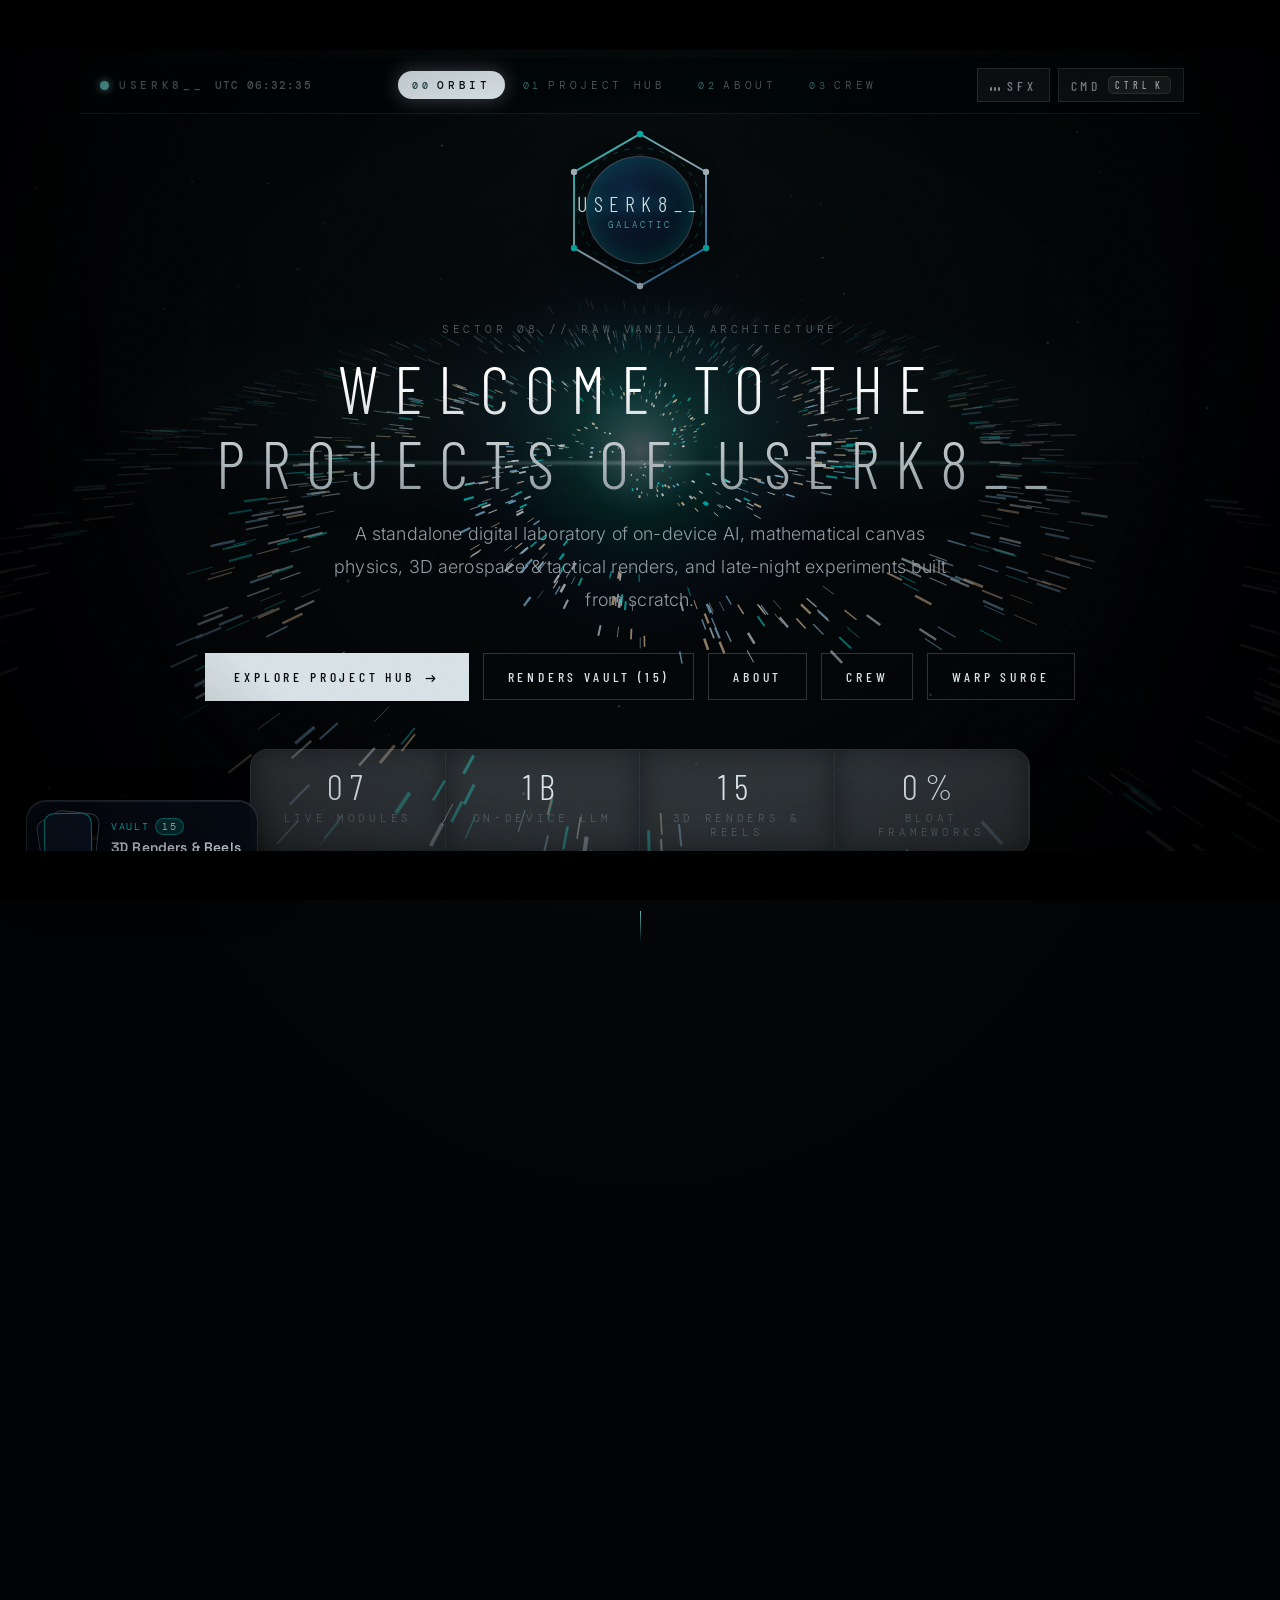
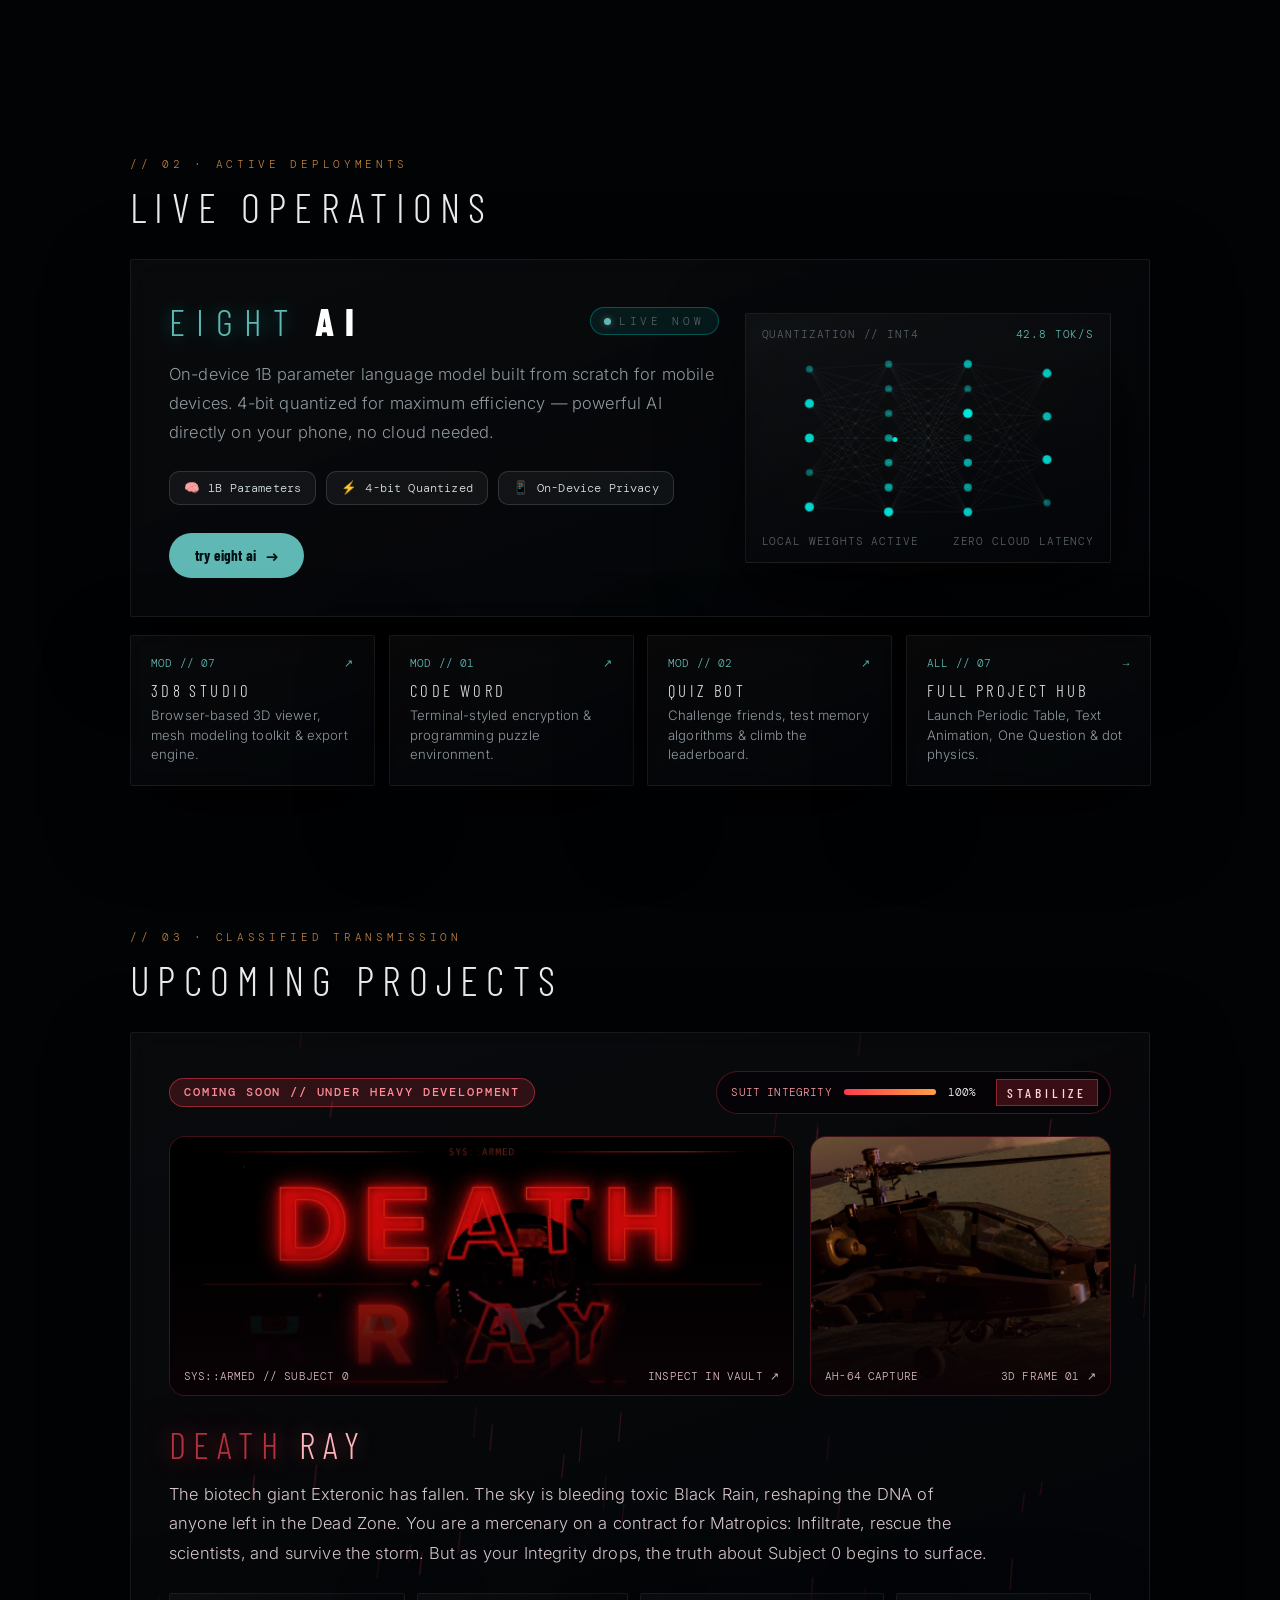
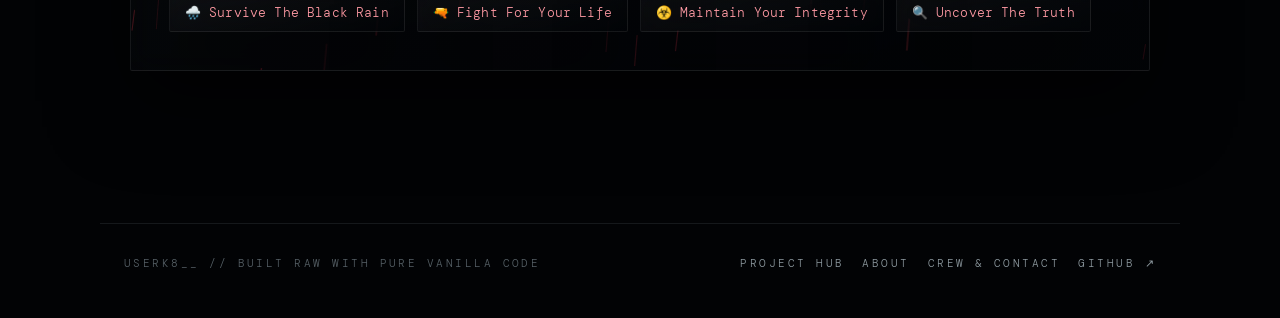
==== commit c81215c8: "Cinematic theme redesign" ====
--- a/code/home/index.html
+++ b/code/home/index.html
@@ -966,6 +966,7 @@
       }
     }
   </style>
+  <link rel="stylesheet" href="../shared/cinematic.css" />
 </head>
 <body>
   <canvas id="galaxy" aria-hidden="true"></canvas>
@@ -1011,12 +1012,12 @@
         <span>→</span>
       </a>
       <button type="button" class="btn-glass" data-magnetic="0.18" id="ctaOpenRenders">
-        <span>◈ Renders Vault (15)</span>
+        <span>Renders Vault (15)</span>
       </button>
       <a href="../about/about_us.html" class="btn-glass" data-magnetic="0.18" id="ctaAbout">About</a>
       <a href="../contact/contact.html" class="btn-glass" data-magnetic="0.18" id="ctaContact">Crew</a>
       <button type="button" class="btn-glass btn-warp" data-magnetic="0.2" id="ctaWarpDrive" title="Accelerate 3D Starfield (Shortcut: W)">
-        <span>⚡ Warp Surge</span>
+        <span>Warp Surge</span>
       </button>
     </div>
 
@@ -1059,7 +1060,7 @@
           Scroll around, move your cursor to steer the 3D starfield, test the interactive terminal, or open the 15-piece 3D render vault. This is just the beginning — more projects and crazy ideas coming soon.
         </p>
         <p>
-          Thanks for stopping by. You're now part of the <strong>userk8__</strong> journey. 🚀
+          Thanks for stopping by. You're now part of the <strong>userk8__</strong> journey.
         </p>
       </div>
 
--- a/code/shared/cinematic.css
+++ b/code/shared/cinematic.css
@@ -0,0 +1,227 @@
+/* ==========================================================
+   USERK8 HUB — CINEMATIC THEME
+   Loaded last on every page. Same content, same JS, same space
+   theme — re-graded: teal/amber film palette, letterbox bars,
+   anamorphic flare, heavy grain, slow eased motion, sharp
+   geometry, wide-tracked condensed titles.
+   Remove the <link> to this file to revert to the old look.
+   ========================================================== */
+@import url('https://fonts.googleapis.com/css2?family=Barlow+Condensed:wght@300;400;500;600&family=Inter:wght@300;400;500&display=swap');
+
+:root {
+  --bg-void: #020305;
+  --bg-deep: #05080c;
+  --cyan: #5fb8b4;            /* desaturated teal grade */
+  --cyan-rgb: 95, 184, 180;
+  --ice: #d8e2e6;
+  --ice-rgb: 216, 226, 230;
+  --amber: #d9944a;           /* warm tungsten highlight */
+  --amber-rgb: 217, 148, 74;
+  --crimson: #b2323f;
+  --crimson-rgb: 178, 50, 63;
+  --text-primary: #e9edee;
+  --text-secondary: #8e9aa0;
+  --text-muted: #566066;
+  --surface-card: linear-gradient(160deg, rgba(255,255,255,0.035), rgba(4,7,10,0.82));
+  --border-subtle: rgba(255, 255, 255, 0.07);
+  --border-bright: rgba(var(--cyan-rgb), 0.28);
+
+  --font-display: 'Barlow Condensed', 'Space Grotesk', sans-serif;
+  --font-body: 'Inter', 'Sora', system-ui, sans-serif;
+
+  --radius-xl: 3px;
+  --radius-lg: 2px;
+  --radius-md: 2px;
+  --radius-sm: 1px;
+  --ease-spring: cubic-bezier(0.22, 0.61, 0.36, 1);   /* no bounce */
+  --ease-out-expo: cubic-bezier(0.16, 1, 0.3, 1);
+}
+
+body {
+  font-weight: 300;
+  letter-spacing: 0.01em;
+  background:
+    radial-gradient(ellipse 80% 50% at 50% 0%, rgba(var(--cyan-rgb), 0.06), transparent 70%),
+    var(--bg-void);
+}
+
+/* ---- Film grain (stronger, animated) + letterbox bars ---- */
+body::after {
+  opacity: 0.07;
+  mix-blend-mode: overlay;
+  animation: filmGrain 0.9s steps(6) infinite;
+}
+@keyframes filmGrain {
+  0%   { transform: translate(0, 0); }
+  20%  { transform: translate(-2%, 1%); }
+  40%  { transform: translate(1%, -2%); }
+  60%  { transform: translate(-1%, 2%); }
+  80%  { transform: translate(2%, -1%); }
+  100% { transform: translate(0, 0); }
+}
+body::before {
+  content: '';
+  position: fixed;
+  inset: 0;
+  z-index: 9989;
+  pointer-events: none;
+  background:
+    linear-gradient(#000, #000) top / 100% clamp(18px, 5.5vh, 64px) no-repeat,
+    linear-gradient(#000, #000) bottom / 100% clamp(18px, 5.5vh, 64px) no-repeat,
+    radial-gradient(ellipse at center, transparent 55%, rgba(0,0,0,0.55) 100%);
+}
+
+/* ---- Typography ---- */
+h1, h2, h3, .section-heading, .project-title, .live-card-title,
+.logo-text, .telemetry-val, .mini-mod-name {
+  font-family: var(--font-display) !important;
+  font-weight: 300 !important;
+  text-transform: uppercase;
+  letter-spacing: 0.2em !important;
+}
+h1 {
+  font-size: clamp(2rem, 5.2vw, 4.4rem) !important;
+  line-height: 1.12 !important;
+  letter-spacing: 0.24em !important;
+  background: linear-gradient(180deg, #fff 20%, #8a979c 100%) !important;
+  -webkit-background-clip: text !important;
+  background-clip: text !important;
+  -webkit-text-fill-color: transparent !important;
+  text-shadow: none !important;
+  filter: drop-shadow(0 0 30px rgba(var(--cyan-rgb), 0.15));
+}
+.section-heading {
+  font-size: clamp(1.6rem, 3.4vw, 2.6rem) !important;
+  text-shadow: none !important;
+}
+.section-eyebrow, .hero-coords, .telemetry-lbl, .scroll-cue span,
+.orbital-link, .status-tag, .orbital-brand {
+  font-family: var(--font-mono) !important;
+  font-size: 0.68rem !important;
+  letter-spacing: 0.34em !important;
+  text-transform: uppercase;
+  color: var(--text-muted);
+}
+.section-eyebrow { color: var(--amber) !important; opacity: 0.85; }
+.hero-lead, p { line-height: 1.85; font-weight: 300; }
+.hero-lead { color: var(--text-secondary); max-width: 620px; margin-inline: auto; }
+
+/* ---- Hero: slow dolly-in title card ---- */
+header.hero-stage { animation: dollyIn 2.6s var(--ease-out-expo) both !important; }
+@keyframes dollyIn {
+  from { opacity: 0; transform: scale(1.06); filter: blur(10px); letter-spacing: 0.1em; }
+  to   { opacity: 1; transform: scale(1);    filter: blur(0); }
+}
+.vignette-layer {
+  background:
+    radial-gradient(ellipse 60% 18% at 50% 46%, rgba(var(--cyan-rgb), 0.07), transparent 70%),
+    radial-gradient(circle at 50% 42%, transparent 0%, rgba(2,3,5,0.55) 60%, rgba(0,0,0,0.95) 100%) !important;
+}
+/* anamorphic horizontal lens streak */
+header.hero-stage::before {
+  content: '';
+  position: absolute;
+  left: 50%; top: 46%;
+  width: min(1100px, 95vw); height: 2px;
+  transform: translate(-50%, -50%);
+  background: linear-gradient(90deg, transparent, rgba(var(--cyan-rgb), 0.55), rgba(255,255,255,0.8) 50%, rgba(var(--cyan-rgb), 0.55), transparent);
+  filter: blur(1.5px);
+  opacity: 0.5;
+  pointer-events: none;
+  animation: flarePulse 7s ease-in-out infinite;
+}
+@keyframes flarePulse { 0%,100% { opacity: 0.25; } 50% { opacity: 0.6; } }
+
+/* ---- Logo: calm, thin ---- */
+.logo-hex-ring { animation-duration: 90s !important; opacity: 0.7; }
+.logo-counter-ring { opacity: 0.5; }
+.logo-text { letter-spacing: 0.3em !important; }
+
+/* ---- Navigation ---- */
+.orbital-nav {
+  border-radius: 0 !important;
+  top: calc(clamp(18px, 5.5vh, 64px) + 8px);
+  background: rgba(2, 4, 6, 0.55);
+  border: 0; border-bottom: 1px solid rgba(255,255,255,0.08);
+  box-shadow: none;
+}
+.orbital-brand-beacon { box-shadow: 0 0 8px var(--cyan); }
+
+/* ---- Buttons: sharp, outlined, understated ---- */
+.btn-primary, .btn-glass, .orbital-pill-btn, .term-chip, .integrity-purge-btn {
+  border-radius: 0 !important;
+  font-family: var(--font-display) !important;
+  font-weight: 500 !important;
+  font-size: 0.85rem !important;
+  letter-spacing: 0.28em !important;
+  text-transform: uppercase;
+  box-shadow: none !important;
+  transition: background 0.5s var(--ease-out-expo), border-color 0.5s ease, color 0.5s ease, letter-spacing 0.5s var(--ease-out-expo) !important;
+}
+.btn-primary {
+  background: var(--ice) !important;
+  color: #04070a !important;
+  border: 1px solid var(--ice) !important;
+}
+.btn-primary:hover { background: transparent !important; color: var(--ice) !important; letter-spacing: 0.34em !important; }
+.btn-glass {
+  background: transparent !important;
+  border: 1px solid rgba(255,255,255,0.18) !important;
+  color: var(--ice) !important;
+}
+.btn-glass:hover { border-color: var(--amber) !important; color: var(--amber) !important; background: rgba(var(--amber-rgb),0.05) !important; }
+.btn-primary:hover, .btn-glass:hover { transform: none !important; }
+
+/* ---- Panels & cards: matte glass, hairline borders ---- */
+.spatial-panel, .live-showcase, .deathray-card, .mini-mod-card, .terminal-panel,
+.neural-viz-box, .cmd-dialog, .telemetry-cell, .spec-item, .orbital-mobile-drawer {
+  border-radius: 2px !important;
+  border: 1px solid rgba(255,255,255,0.07) !important;
+  background: linear-gradient(160deg, rgba(255,255,255,0.03), rgba(3,5,8,0.85)) !important;
+  box-shadow: 0 30px 80px rgba(0,0,0,0.65) !important;
+  -webkit-backdrop-filter: blur(14px);
+  backdrop-filter: blur(14px);
+}
+.mini-mod-card:hover, .spatial-panel:hover, .live-showcase:hover {
+  border-color: rgba(var(--amber-rgb), 0.3) !important;
+}
+.telemetry-strip { gap: 0 !important; border-top: 1px solid rgba(255,255,255,0.08); border-bottom: 1px solid rgba(255,255,255,0.08); }
+.telemetry-cell { border: 0 !important; border-right: 1px solid rgba(255,255,255,0.06) !important; background: transparent !important; box-shadow: none !important; }
+.telemetry-val { font-size: 2.2rem !important; color: var(--ice) !important; text-shadow: none !important; }
+
+/* ---- Images / media: graded, 2.39 feel ---- */
+.dr-render-img, .dr-render-wrap img, .dr-render-wrap video, img.render, .photo-stack img {
+  filter: contrast(1.08) saturate(0.82) brightness(0.92);
+  border-radius: 0 !important;
+}
+
+/* ---- Stop the cartoon wobble: float-letters sit still ---- */
+[class^="float-"], [class*=" float-"] { animation: none !important; }
+.lc-eight, .lc-ai { letter-spacing: 0.3em; text-transform: uppercase; }
+
+/* ---- Terminal: dim phosphor, not neon ---- */
+.term-key { color: var(--cyan) !important; }
+.term-amber { color: var(--amber) !important; }
+.term-dots span { filter: saturate(0.3) brightness(0.8); }
+
+/* ---- Status / accents: no glow spam ---- */
+.live-dot { box-shadow: 0 0 6px currentColor !important; }
+#orbitalScrollProgress {
+  height: 1px;
+  background: linear-gradient(90deg, transparent, var(--amber));
+  box-shadow: none;
+}
+
+/* ---- Footer ---- */
+.orbital-footer { letter-spacing: 0.22em; text-transform: uppercase; font-size: 0.7rem; color: var(--text-muted); }
+
+/* ---- Scroll reveal: slower, filmic ---- */
+.orbital-section { transition-duration: 1.4s !important; }
+
+@media (max-width: 720px) {
+  h1, .section-heading { letter-spacing: 0.14em !important; }
+  .btn-primary, .btn-glass { letter-spacing: 0.2em !important; }
+}
+@media (prefers-reduced-motion: reduce) {
+  body::after, header.hero-stage::before { animation: none !important; }
+}
